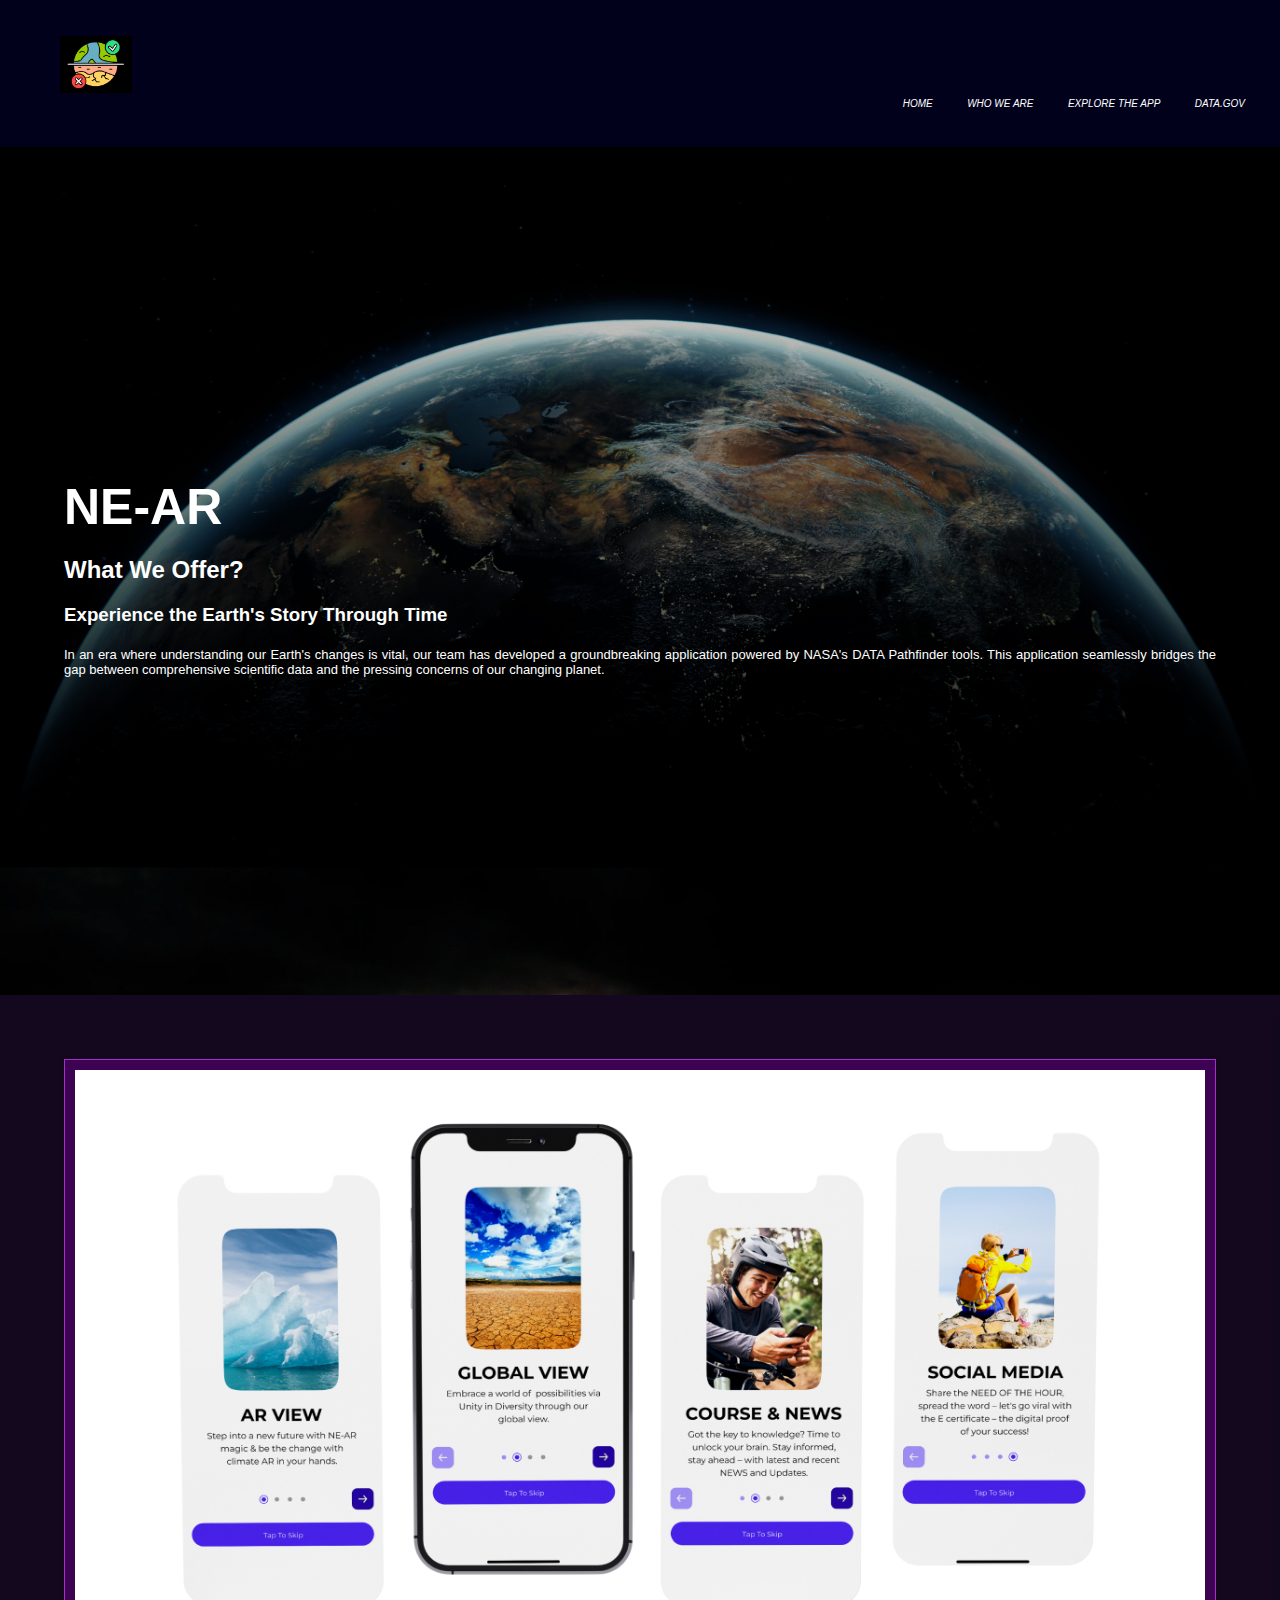
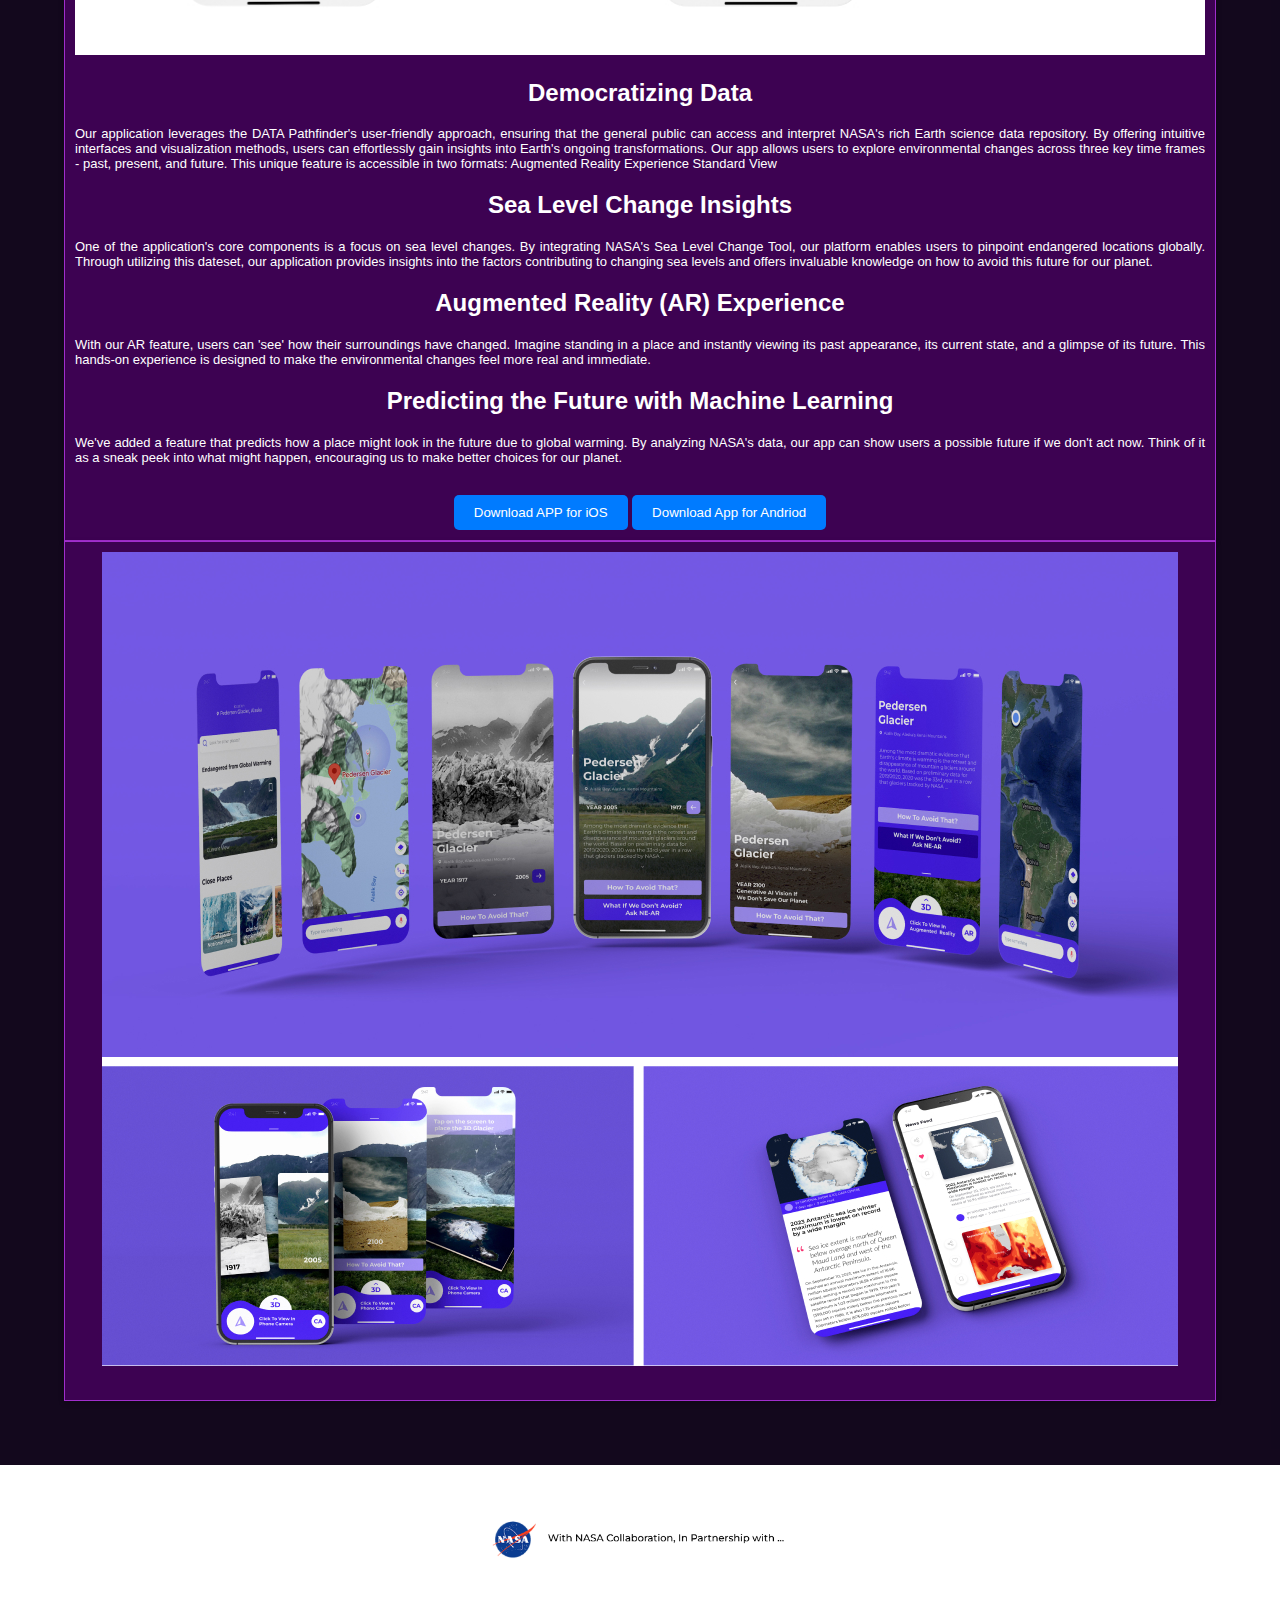
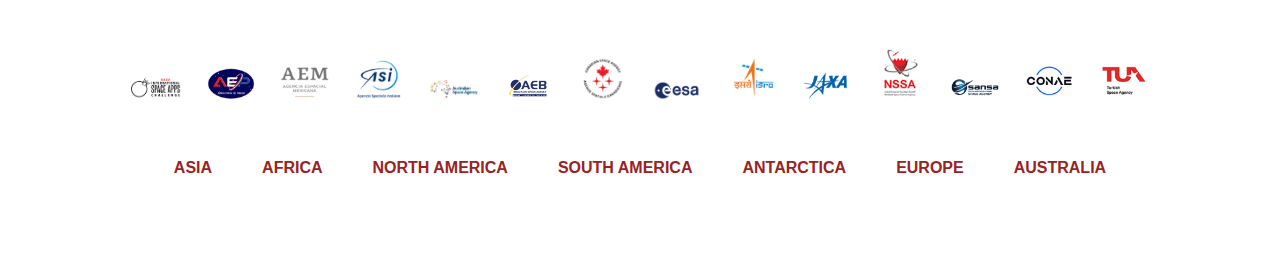
==== explore-the-app.html @ 59953563 "Update explore-the-app.html" ====
<!DOCTYPE html>
<html lang="en">
<head>
    <meta charset="UTF-8">
    <meta name="viewport" content="width=device-width, initial-scale=1.0">
    <title>ClimateLens - Augmented Reality for Climate Change</title>
    <link rel="stylesheet" href="./explore-the-app.css">
</head>
<body>
    <!-- Header Section -->
    <header>
        <nav>
            <ul>
                <div><img src="./Logo main.png" alt="ClimateLens Logo" class="main-logo"></div>
                <li><a href="./index.html">HOME</a></li>
                <li><a href="./who-we-are.html">WHO WE ARE</a></li>
                <li><a href="./explore-the-app.html">EXPLORE THE APP</a></li>
                <li><a href="#data.gov">DATA.GOV</a></li>
            </ul>
        </nav>
    </header>



    <!-- Hero Section -->
    <section id="home" class="hero">
        <div class="hero-content">
            <h1>NE-AR</h1>
            <h2>What We Offer?</h2>
            <h3>Experience the Earth's Story Through Time</h3>
            <h4></h4>
            <p>In an era where understanding our Earth's changes is vital, our team has 
                developed a groundbreaking application powered by NASA's DATA Pathfinder tools. 
                This application seamlessly bridges the gap between comprehensive scientific 
                data and the pressing concerns of our changing planet.</p>
            
        </div>
    </section>

    

    <!-- Product Section 1 -->
    <section class="product-section">
        <div class="product-container">
            <div class="product">
                <img src="./Mobile Mockup-4 copy 3.jpg" alt="Product 1" class="product-img">
                <h2>Democratizing Data</h2>
                <p>Our application leverages the DATA Pathfinder's user-friendly approach, ensuring that the general public can access and interpret NASA's rich Earth science data repository. By offering intuitive interfaces and visualization methods, users can effortlessly gain insights into Earth's ongoing transformations. Our app allows users to explore environmental changes across three key time frames - past, present, and future. This unique feature is accessible in two formats:

                    Augmented Reality Experience
                    Standard View</p>
                
                    <h2>Sea Level Change Insights</h2>
                    <p>One of the application's core components is a focus on sea level changes. By integrating NASA's Sea Level Change Tool, our platform enables users to pinpoint endangered locations globally. Through utilizing this dateset, our application provides insights into the factors contributing to changing sea levels and offers invaluable knowledge on how to avoid this future for our planet.</p>

                    <h2>Augmented Reality (AR) Experience</h2>
                    <p>With our AR feature, users can 'see' how their surroundings have changed. Imagine standing in a place and instantly viewing its past appearance, its current state, and a glimpse of its future. This hands-on experience is designed to make the environmental changes feel more real and immediate.</p>
                
                    <h2>Predicting the Future with Machine Learning</h2>
                    <p>We've added a feature that predicts how a place might look in the future due to global warming. By analyzing NASA's data, our app can show users a possible future if we don't act now. Think of it as a sneak peek into what might happen, encouraging us to make better choices for our planet.</p>
                <button class="buy-button">Download APP for iOS</button>
                <button class="buy-button">Download App for Andriod</button>
            </div>
            <div class="product">
                <img src="./Group 3377.jpg" alt="Product 2" class="product-img">
                <h2></h2>
                <p></p>
                
            </div>
        </div>
    </section>
    
    <!-- Product Section 2 -->
     <!--
    <section class="product-section">
        <div class="product-container">
            <div class="product">
                <img src="product3.jpg" alt="Product 3" class="product-img">
                <h2>Product 3</h2>
                <p>This is the description of Product 3. A fantastic choice for customers.</p>
                <button class="buy-button">Buy Now</button>
            </div>
            <div class="product">
                <img src="product4.jpg" alt="Product 4" class="product-img">
                <h2>Product 4</h2>
                <p>This is the description of Product 4. It delivers superior performance.</p>
                <button class="buy-button">Buy Now</button>
            </div>
        </div>
    </section> -->

    <script src="script.js"></script>




<!-- Centered Logo Section -->
<section id="centered-logo-section" class="centered-logo-section">
    <img src="./logo 15.png" alt="ClimateLens Logo" class="center-logo">
</section>




    <!-- Footer with Small Logos -->
    <footer>
        <div class="small-logos">
            <img src="./logo 1.png" alt="Logo 1">
            <img src="./logo 2.png" alt="Logo 2">
            <img src="./logo 3.png" alt="Logo 3">
            <img src="./logo 4.png" alt="Logo 4">
            <img src="./logo 5.png" alt="Logo 5">
            <img src="./logo 6.png" alt="Logo 6">
            <img src="./logo 7.png" alt="Logo 7">
            <img src="./logo 8.png" alt="Logo 8">
            <img src="./logo 9.png" alt="Logo 4">
            <img src="./logo 10.png" alt="Logo 5">
            <img src="./logo 11.png" alt="Logo 6">
            <img src="./logo 12.png" alt="Logo 7">
            <img src="./logo 13.png" alt="Logo 8">
            <img src="./logo 14.png" alt="Logo 8">
        </div>
    </footer>

    
    <!-- Footer Section -->
<footer id="footer-section" class="footer-section">
    <div class="footer-container">
        <!-- Continent Links -->
        <div class="continents">
            <a href="#" class="footer-link">ASIA</a>
            <a href="#" class="footer-link">AFRICA</a>
            <a href="#" class="footer-link">NORTH AMERICA</a>
            <a href="#" class="footer-link">SOUTH AMERICA</a>
            <a href="#" class="footer-link">ANTARCTICA</a>
            <a href="#" class="footer-link">EUROPE</a>
            <a href="#" class="footer-link">AUSTRALIA</a>
        </div>

        <!-- Copyright Information -->
        <div class="footer-copyright">
            <p>© 2024 ClimateLens | All Rights Reserved</p>
        </div>
    </div>
</footer>


    <script src="script.js"></script>
</body>
</html>
---- explore-the-app.css ----
/* Global Styles */
body {
    margin: 0;
    font-family: 'Arial', sans-serif;
    background-color: #f4f4f4;
}

header {
    background-color: #02011b;
    padding: 20px;
}

header nav ul {
    list-style-type: none;
    text-align: right;
    font-style: italic;

}

header nav ul li {
    display: inline-block;
    margin: 0 15px;
}

header nav ul li a {
    color: white;
    text-decoration: none;
    font-size: 10px;
}

.main-logo {
    display: flex;
    justify-content: left;
    align-items: center;
    height: 6%;
    width: 6%;
}



/* Hero Section */
.hero {
    background-image: url('/BACKGROUND.jpg');
    background-size: cover;
    height: 80vh;
    display: flex;
    justify-content: center;
    align-items: center;
    color: rgb(252, 12, 12);
    text-align: center;
    display: flex;
    padding: 5%;
}

.hero-content h1 {
    color: #ffffff;
    font-size: 50px;
    margin-bottom: 20px;
    text-align: justify;
}

.hero-content h2 {
    color: #ffffff;
    text-align: justify;
}

.hero-content h3 {
    color: #ffffff;
    text-align: justify;
}

.hero-content h4 {
    color: #ffffff;
    text-align: justify;
}

.cta-button {
    background-color: #e74c3c;
    color: white;
    padding: 15px 30px;
    text-decoration: none;
    border-radius: 5px;
    font-size: 18px;
}





.product-section {
    align-items: center;
    display: flex;
    background-color: rgba(11, 0, 22, 0.969);
    padding: 5%;
}

.product-container {
    display: grid;
    justify-content: space-around;
    width: 100%;
}

.product {
    position: relative;
    align-items: center;
    text-align: center;
    background-color: #4a0162c6;
    border: 1px solid #c13cf5c2;
    padding: 10px;
    
    box-shadow: 0 2px 5px rgba(0, 0, 0, 0.262);
    transition: transform 0.3s;
}

.product:hover {
    transform: translateY(-5px);
}

.product-img {
    max-width: 100%;
    height: auto;
}

.buy-button {
    background-color: #007BFF;
    color: white;
    padding: 10px 20px;
    border: none;
    border-radius: 5px;
    cursor: pointer;
    margin-top: 10px;
    transition: background-color 0.3s;
}

.buy-button:hover {
    background-color: #0056b3;
}

h2 {
    font-size: 1.5rem;
    color: #ffffff;
}

p {
    color: #ffffff;
    font-size: 1rem;
    margin-bottom: 20px;
    text-align: justify;
    font-size: small;
}




/* Centered Logo Section */
.centered-logo-section {
    display: flex;
    justify-content: center;
    align-items: center;
    padding: 50px 0;
    background-color: white; /* Adjust as per your design */
}

.center-logo {
    max-width: 300px; /* Medium size, adjust as needed */
    width: 100%;
    height: auto;
    object-fit: contain;
}





/* Footer with Small Logos */
footer {
    background-color: rgb(255, 255, 255);
    padding: 20px;
    text-align: center;
}

footer .small-logos img {
    width: 50px;
    margin: 10px;
}


/* Footer Section */
.footer-section {
    background-color: rgb(255, 255, 255);
    padding: 20px 0;
    color: white;
    text-align: center;
}

.footer-container {
    max-width: 1200px;
    margin: 0 auto;
    display: flex;
    flex-direction: column;
    justify-content: center;
    align-items: center;
}

/* Continent Links */
.continents {
    display: flex;
    flex-wrap: wrap;
    justify-content: center;
    gap: 20px; /* Space between the continent links */
    margin-bottom: 15px;
}

.footer-link {
    color: rgb(155, 34, 34);
    text-decoration: none;
    font-size: 16px;
    font-weight: bold;
    padding: 5px 15px;
    transition: color 0.3s ease;
}

.footer-link:hover {
    color: rgb(55, 187, 231);
}

/* Copyright Information */
.footer-copyright {
    font-size: 14px;
    color: #892f2f;
}

@media (max-width: 768px) {
    .continents {
        flex-direction: column;
        gap: 10px;
    }
}
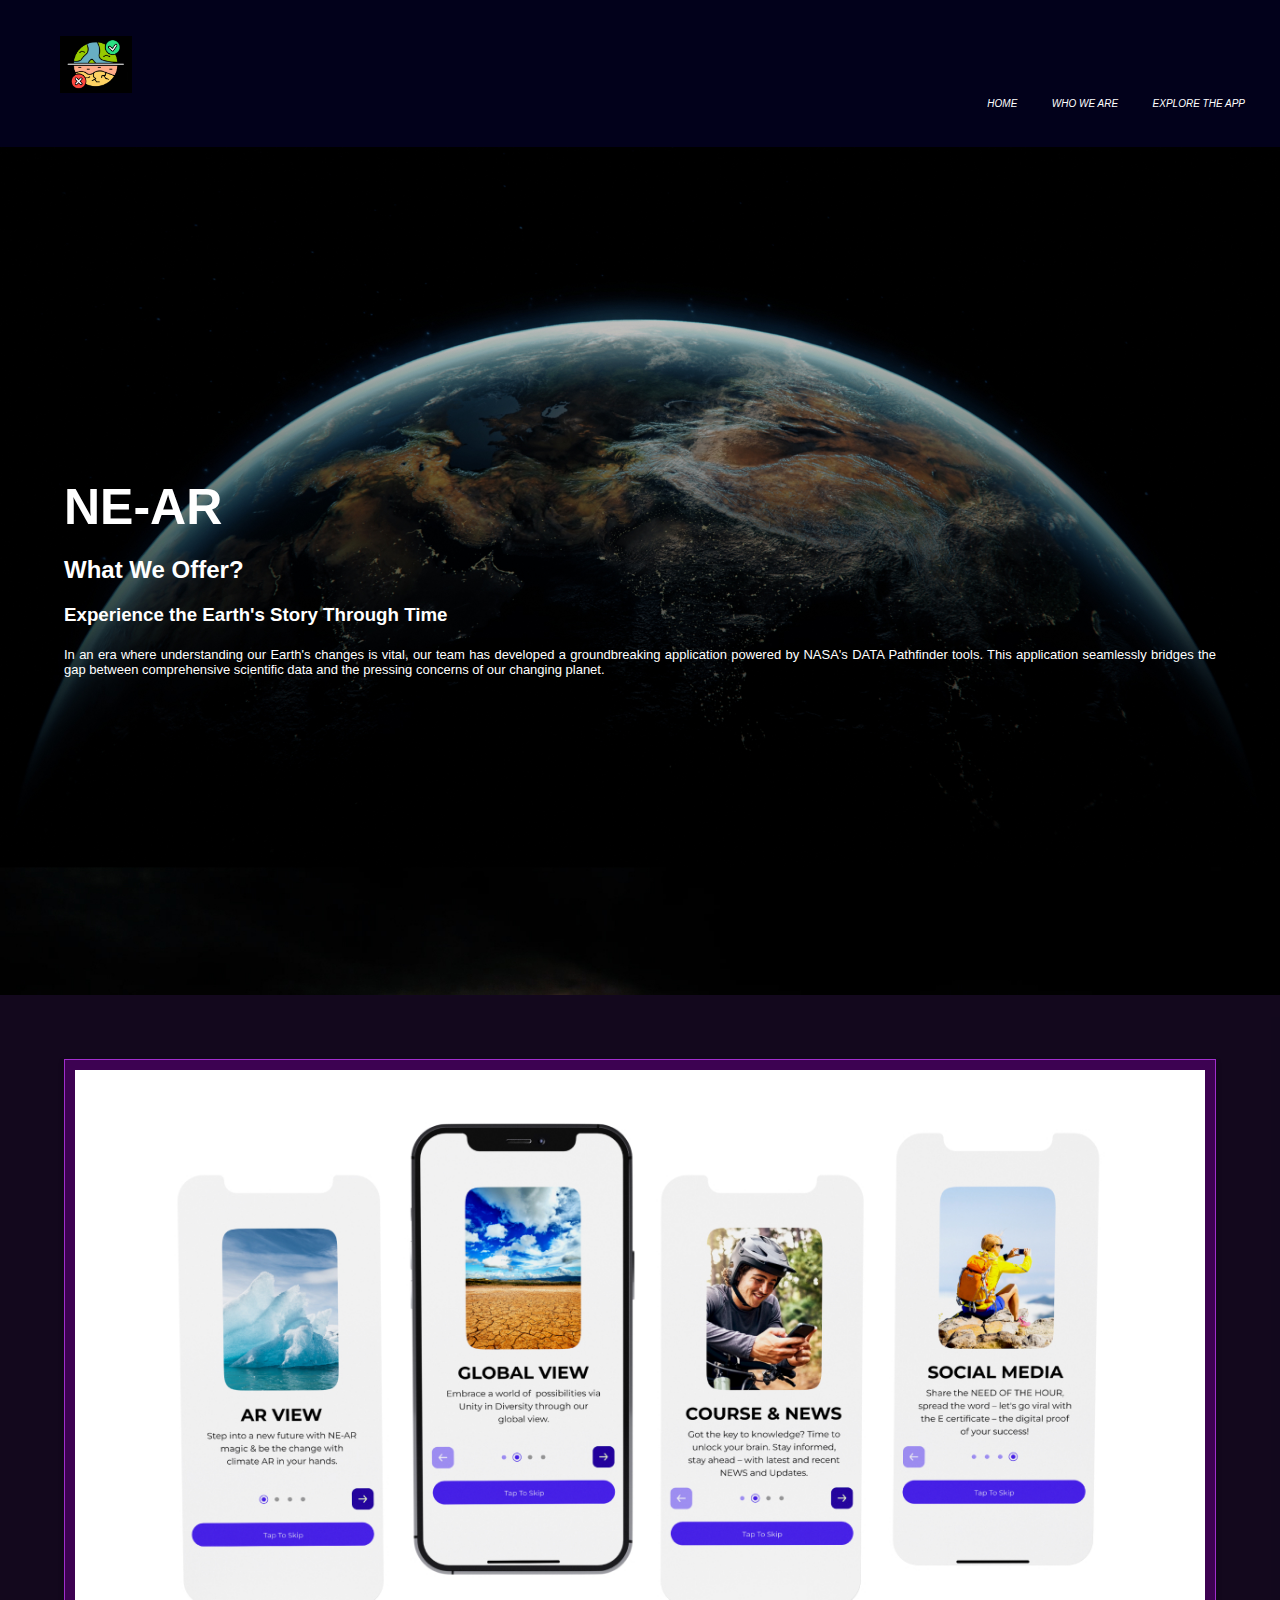
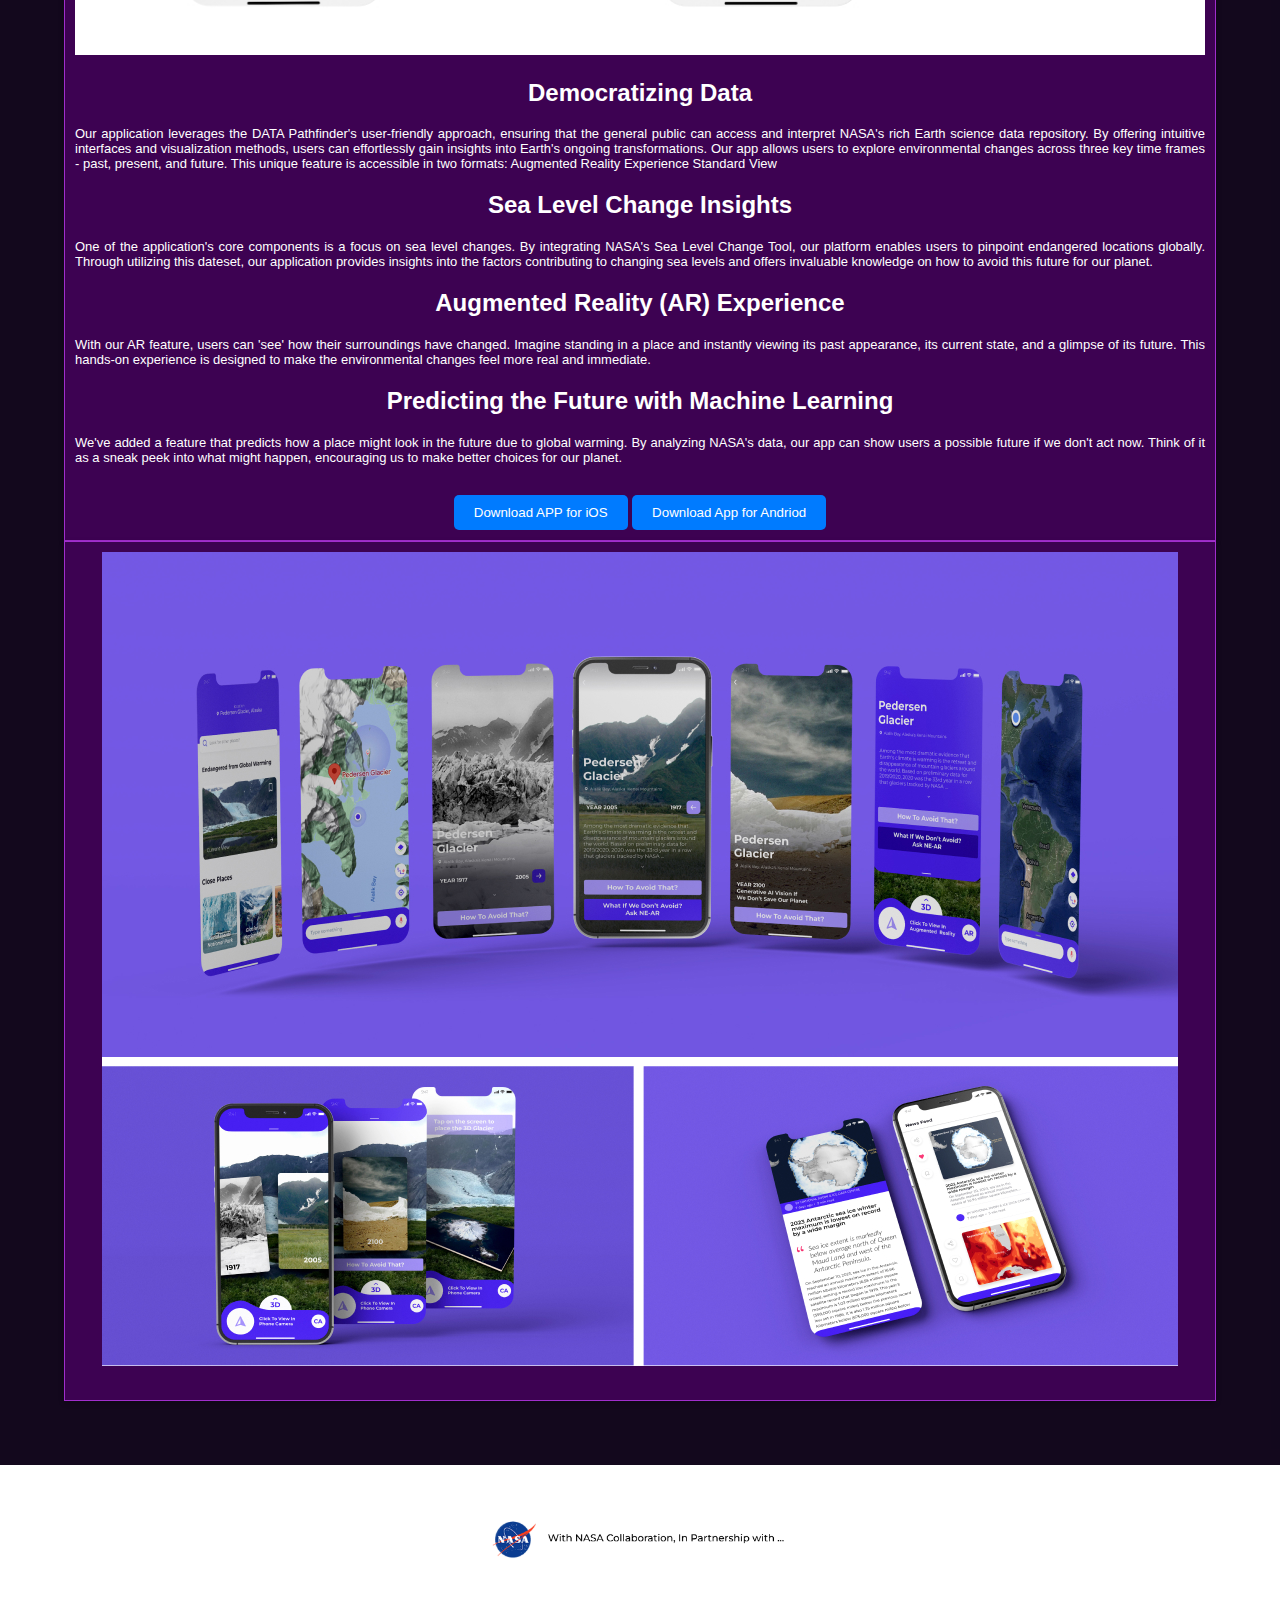
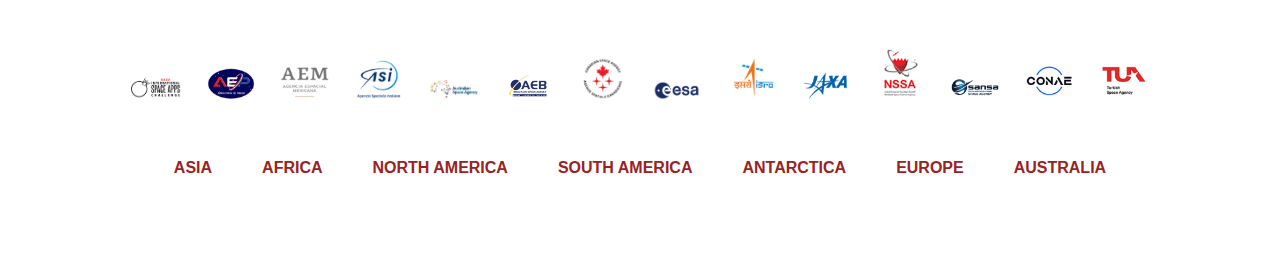
==== commit 70e7d67a: "Update explore-the-app.html" ====
--- a/explore-the-app.html
+++ b/explore-the-app.html
@@ -15,7 +15,6 @@
                 <li><a href="./index.html">HOME</a></li>
                 <li><a href="./who-we-are.html">WHO WE ARE</a></li>
                 <li><a href="./explore-the-app.html">EXPLORE THE APP</a></li>
-                <li><a href="#data.gov">DATA.GOV</a></li>
             </ul>
         </nav>
     </header>
@@ -89,7 +88,7 @@
         </div>
     </section> -->
 
-    <script src="script.js"></script>
+    <script src="./script.js"></script>
 
 
 
@@ -145,6 +144,6 @@
 </footer>
 
 
-    <script src="script.js"></script>
+    <script src="./script.js"></script>
 </body>
 </html>
--- a/explore-the-app.css
+++ b/explore-the-app.css
@@ -40,7 +40,7 @@
 
 /* Hero Section */
 .hero {
-    background-image: url('/BACKGROUND.jpg');
+    background-image: url('./BACKGROUND.jpg');
     background-size: cover;
     height: 80vh;
     display: flex;
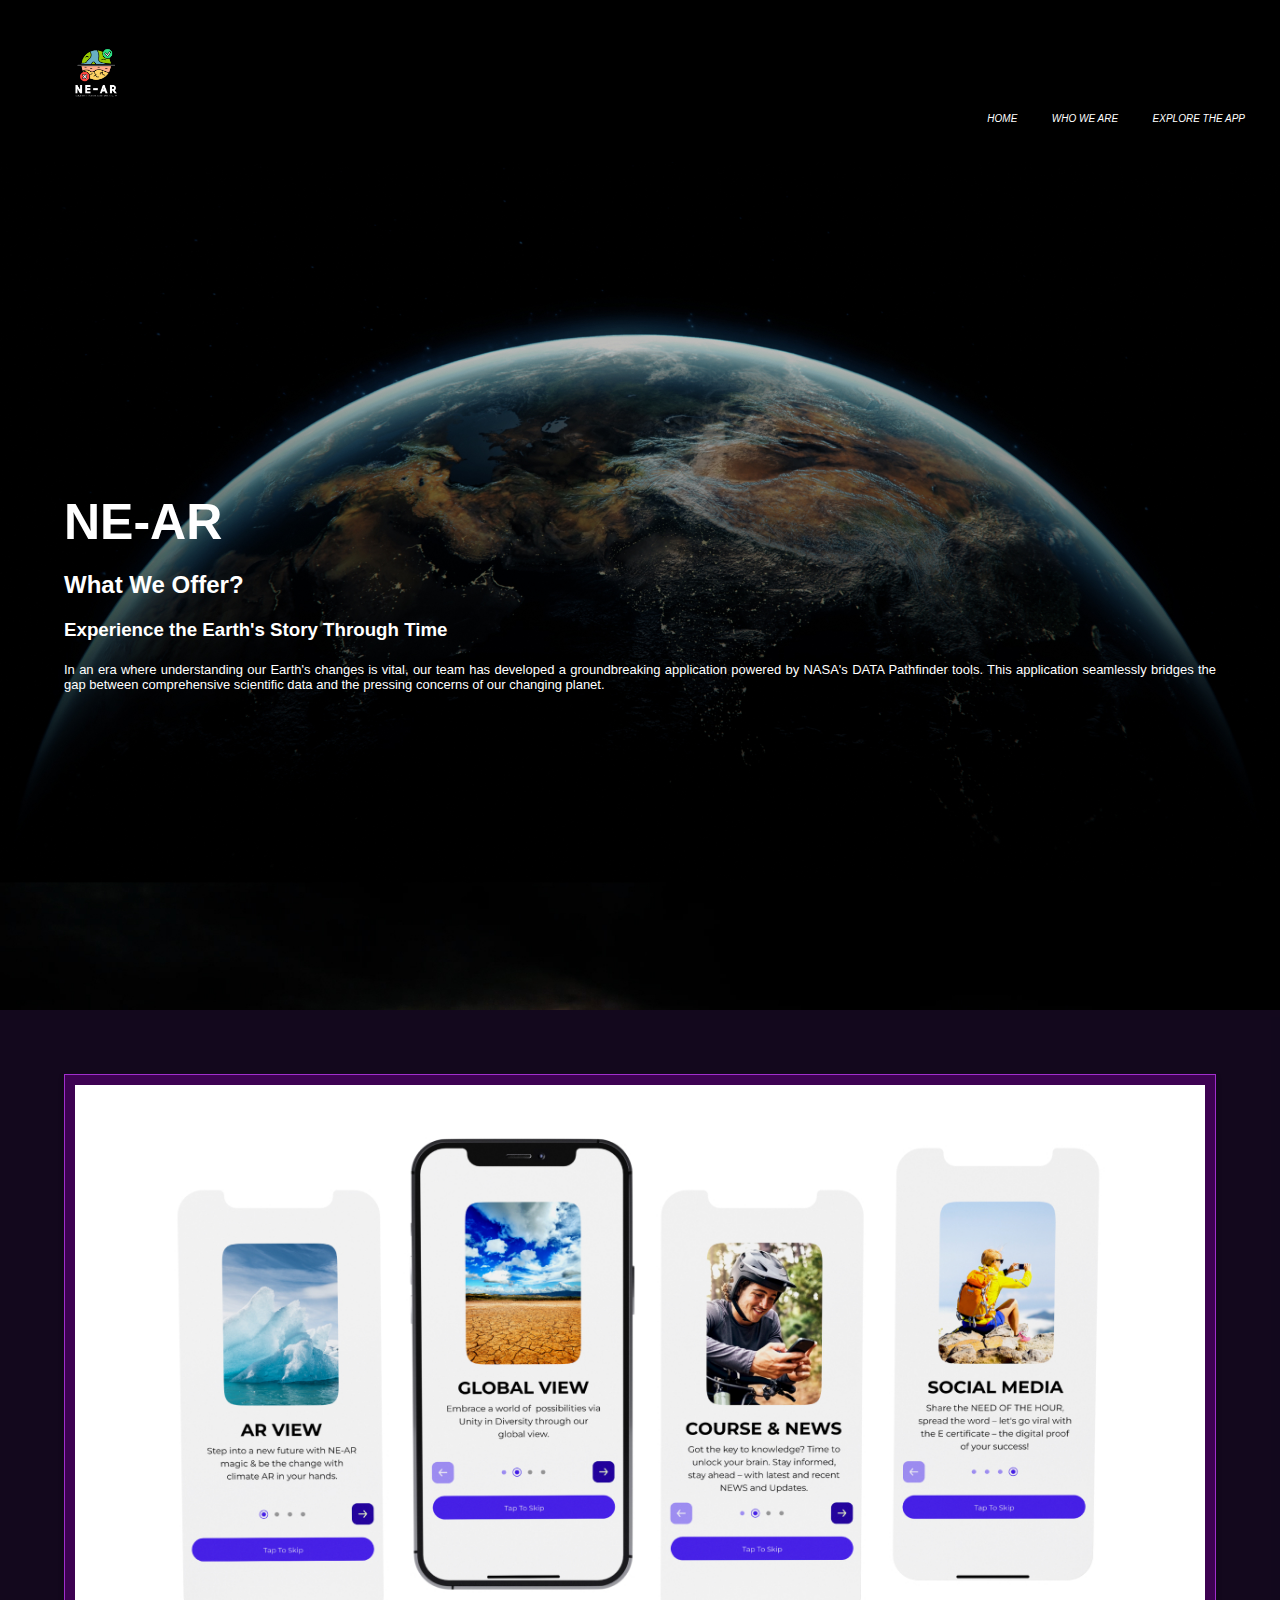
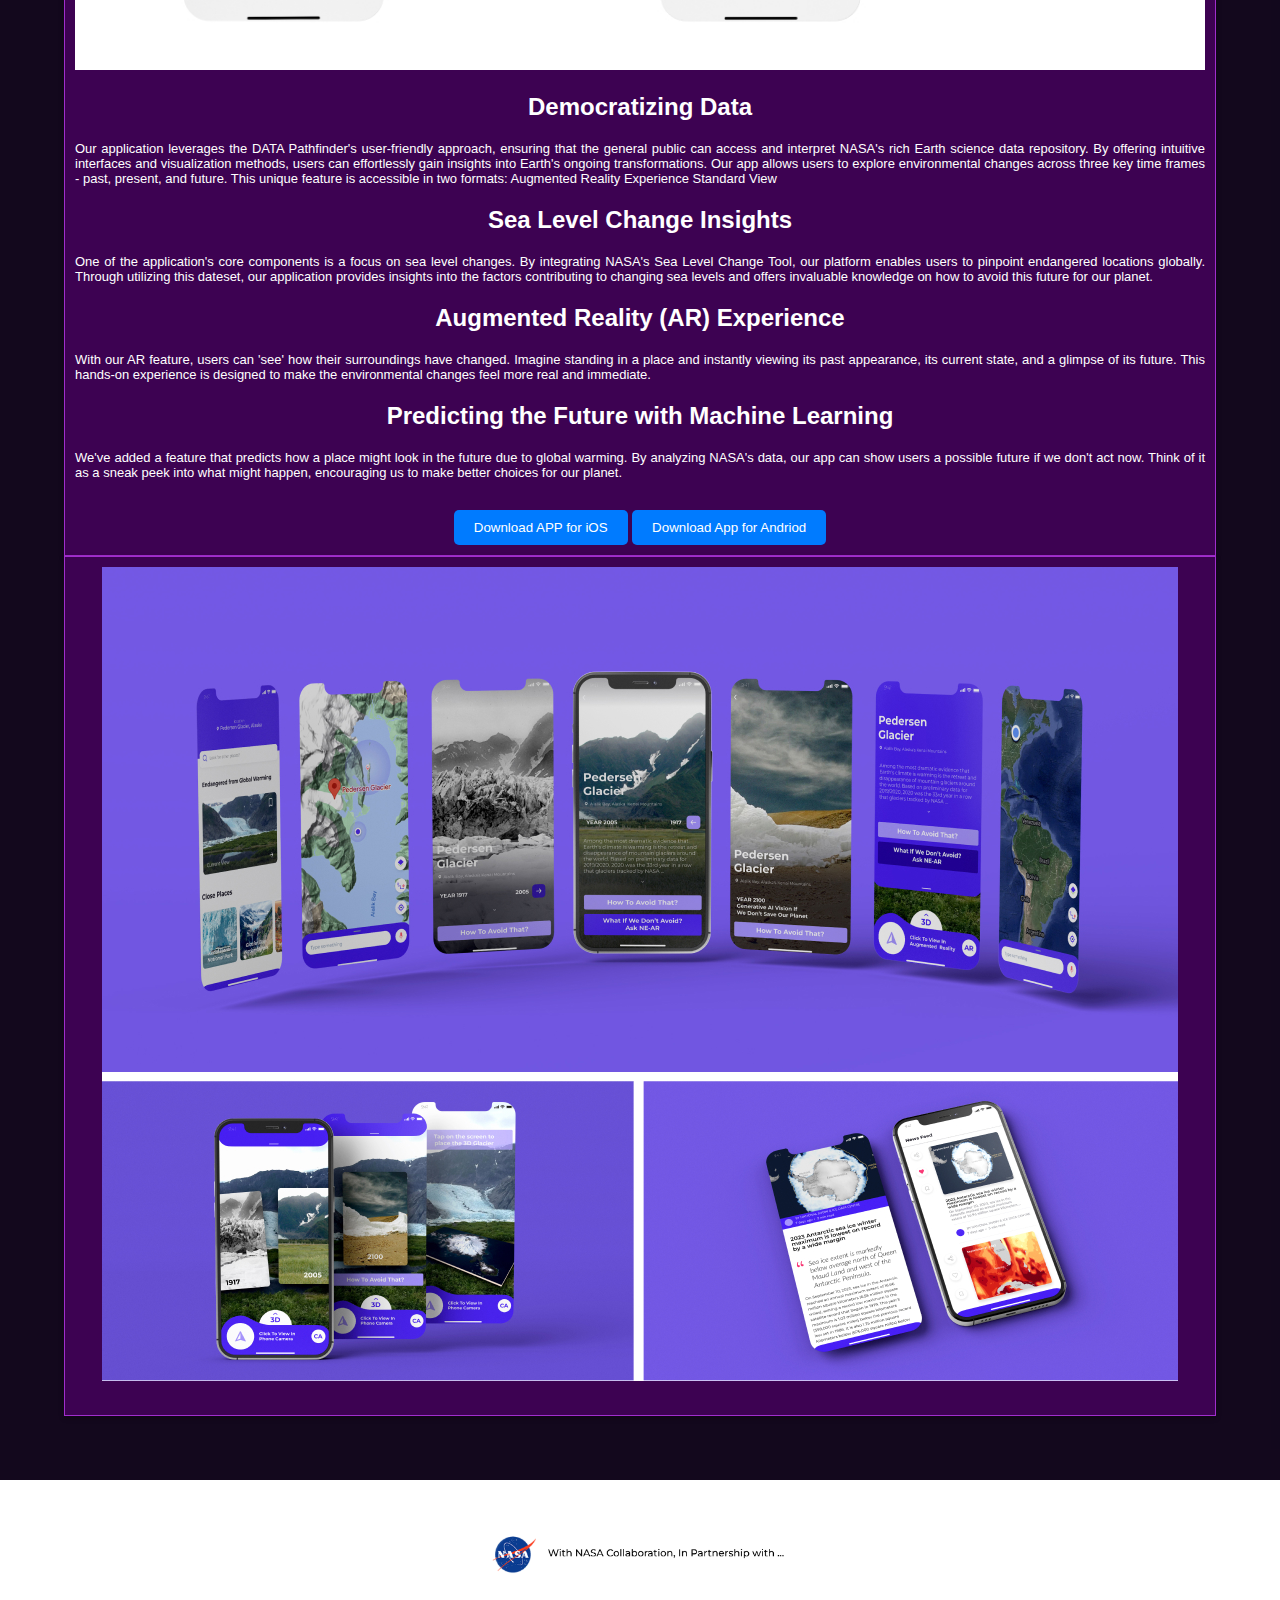
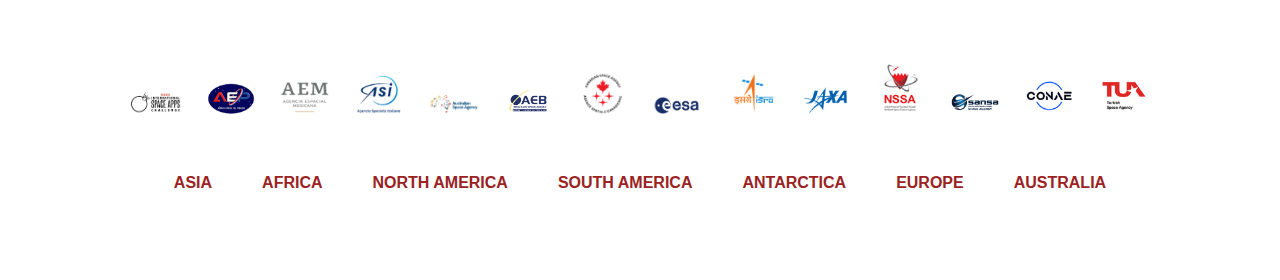
==== commit a411c8be: "Update explore-the-app.html" ====
--- a/explore-the-app.html
+++ b/explore-the-app.html
@@ -11,7 +11,7 @@
     <header>
         <nav>
             <ul>
-                <div><img src="./Logo main.png" alt="ClimateLens Logo" class="main-logo"></div>
+                <div><img src="./main.logo-IMG_0979.jpg" alt="ClimateLens Logo" class="main-logo"></div>
                 <li><a href="./index.html">HOME</a></li>
                 <li><a href="./who-we-are.html">WHO WE ARE</a></li>
                 <li><a href="./explore-the-app.html">EXPLORE THE APP</a></li>
--- a/explore-the-app.css
+++ b/explore-the-app.css
@@ -6,7 +6,7 @@
 }
 
 header {
-    background-color: #02011b;
+    background-color: #000000;
     padding: 20px;
 }
 
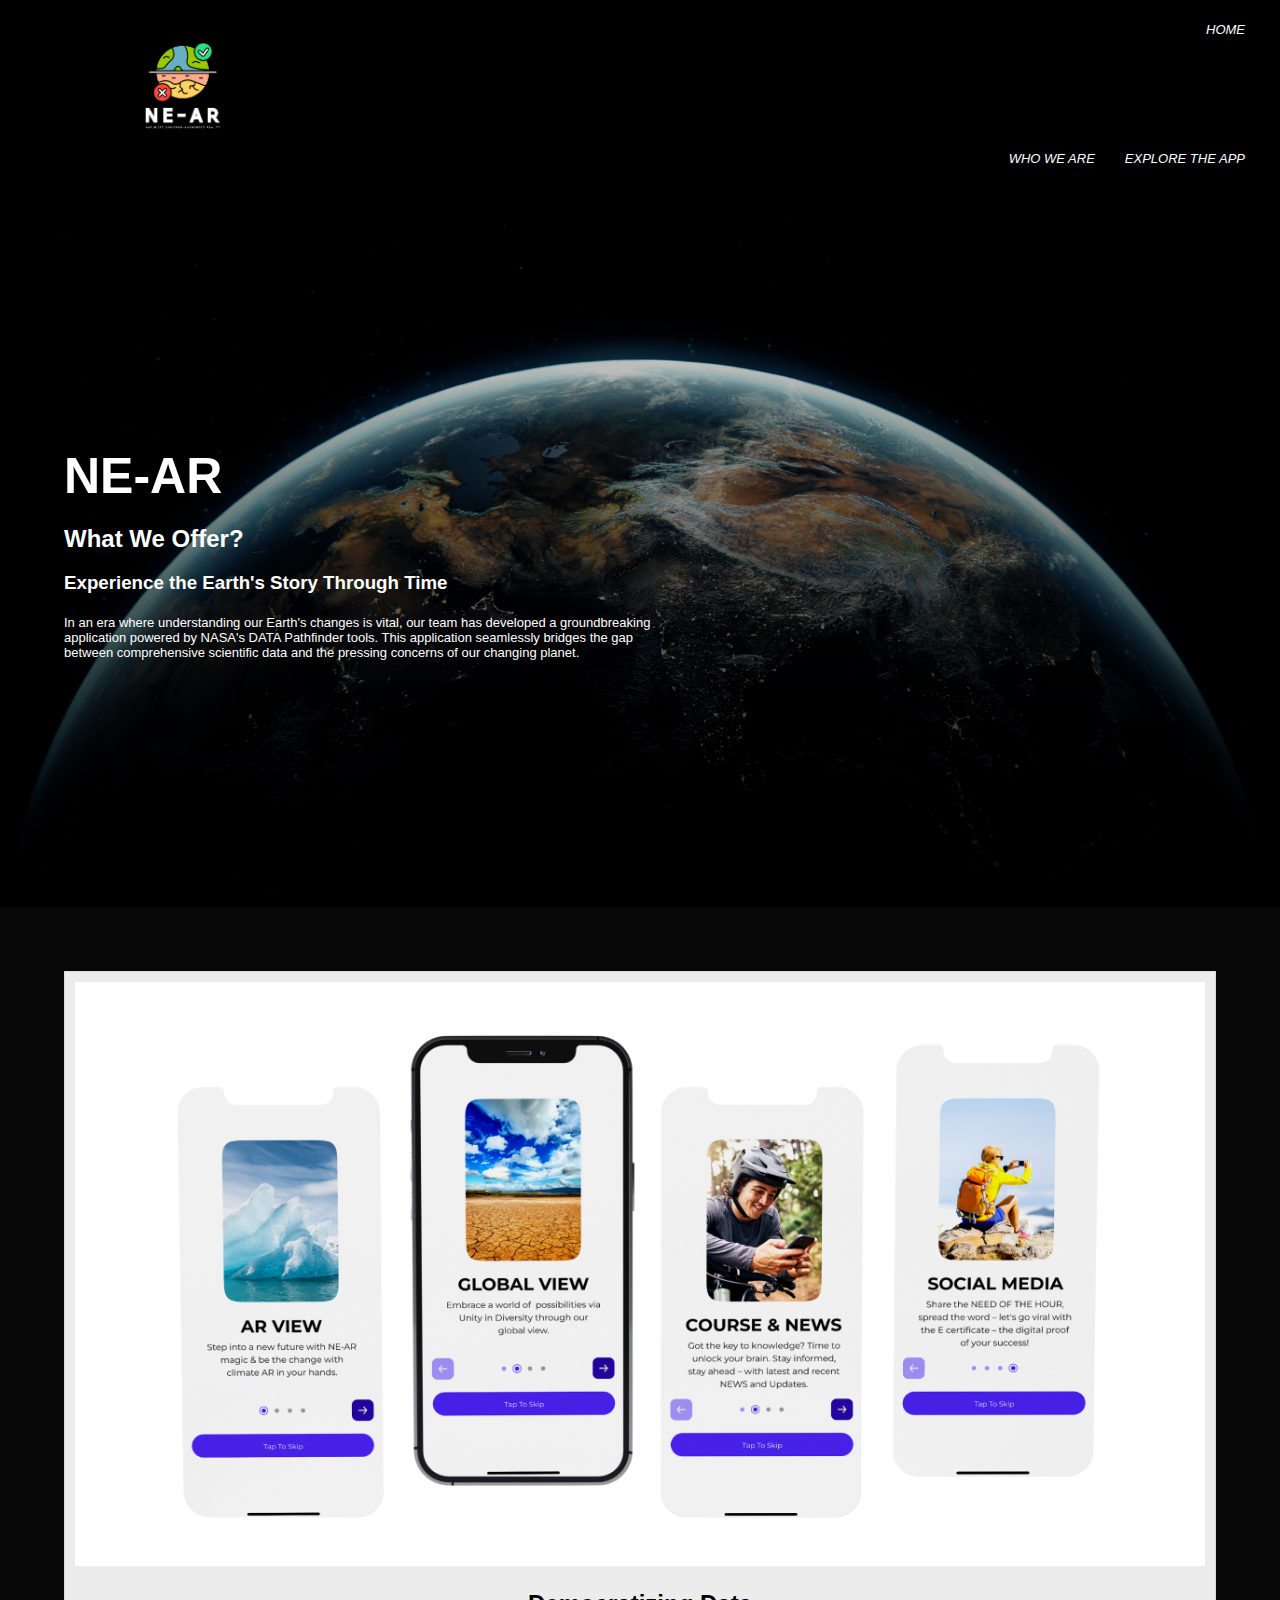
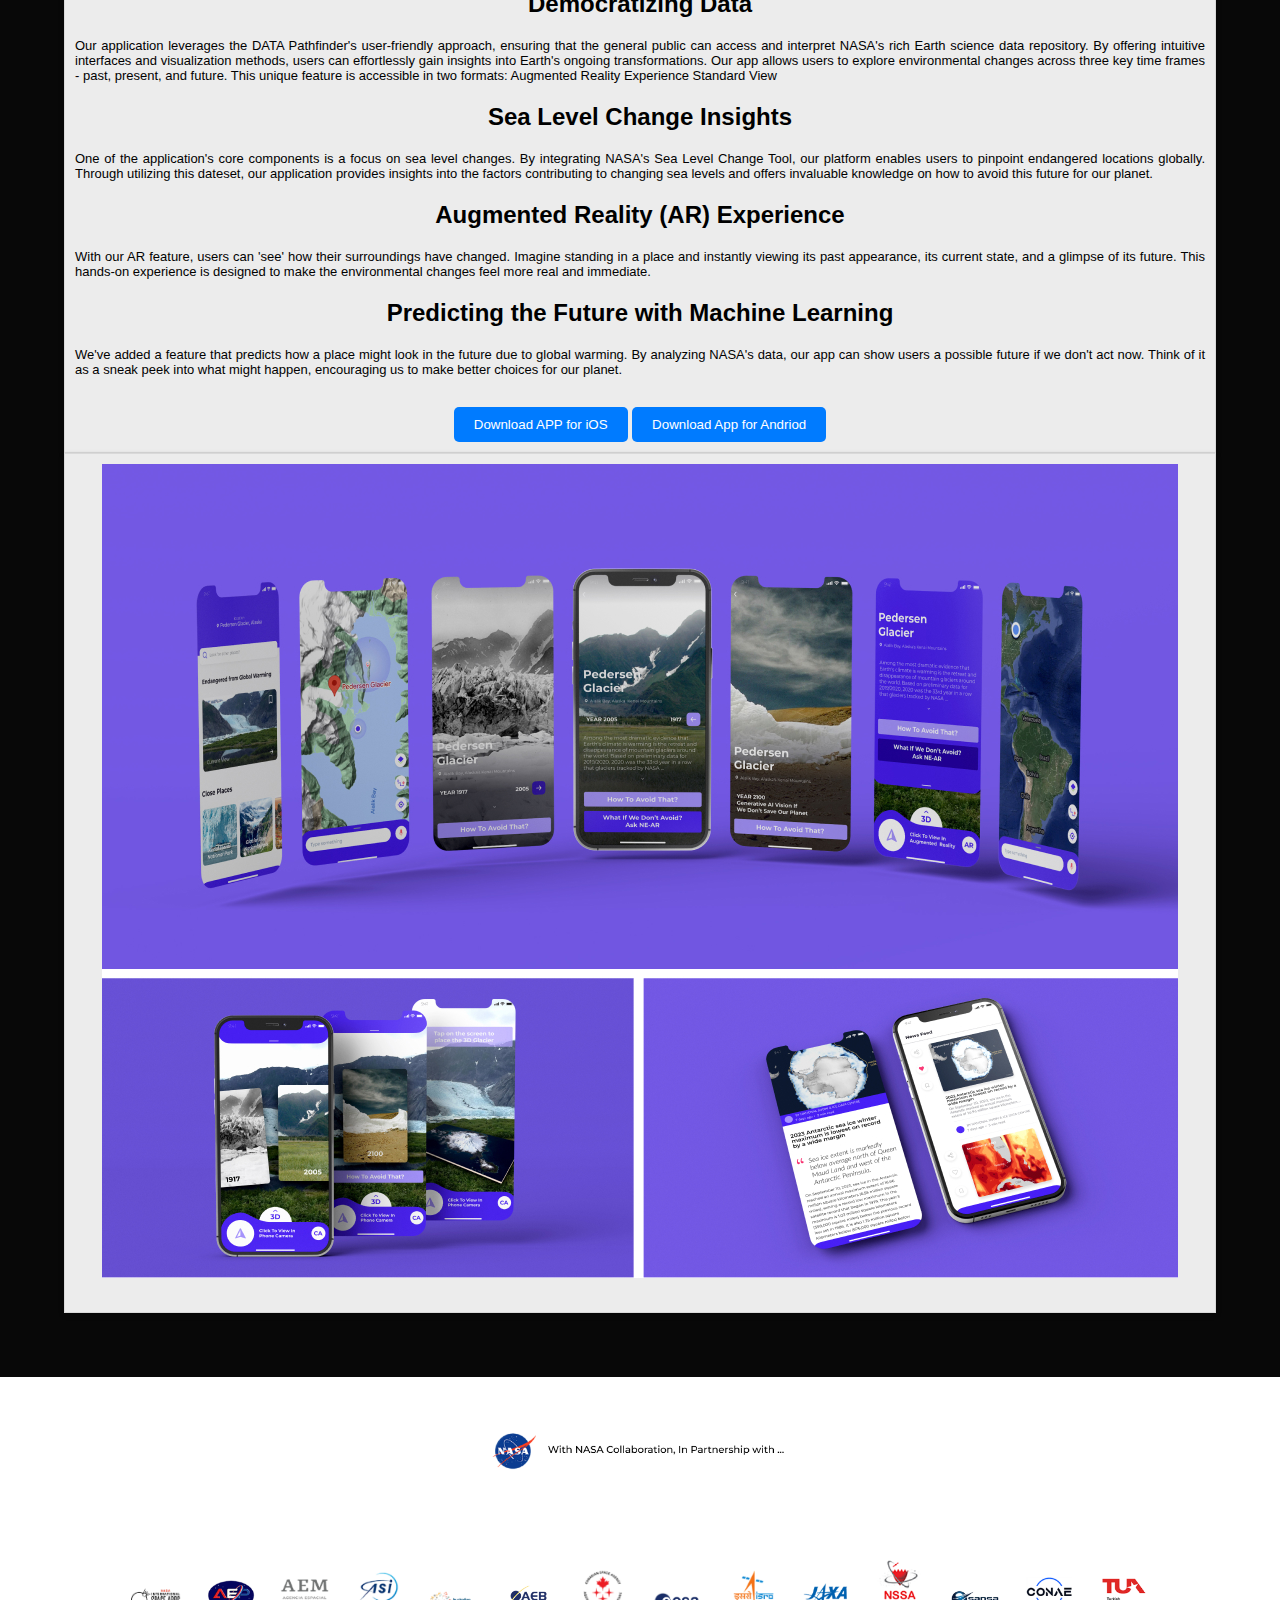
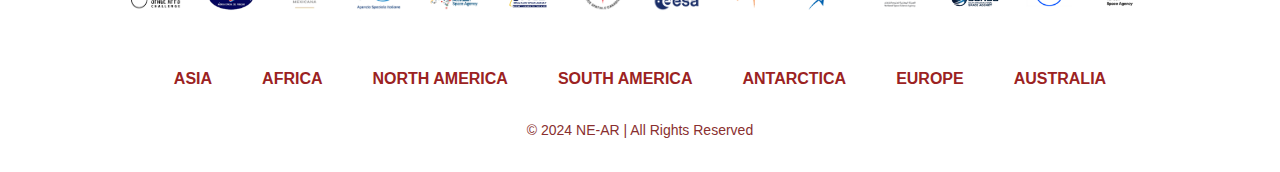
==== commit 4dd17096: "Update explore-the-app.html" ====
--- a/explore-the-app.html
+++ b/explore-the-app.html
@@ -138,7 +138,7 @@
 
         <!-- Copyright Information -->
         <div class="footer-copyright">
-            <p>© 2024 ClimateLens | All Rights Reserved</p>
+            <p>© 2024 NE-AR | All Rights Reserved</p>
         </div>
     </div>
 </footer>
--- a/explore-the-app.css
+++ b/explore-the-app.css
@@ -5,36 +5,89 @@
     background-color: #f4f4f4;
 }
 
+/* Header Styles */
 header {
     background-color: #000000;
     padding: 20px;
+    display: flex;
+    justify-content: space-between;
+    align-items: center;
+    flex-wrap: wrap;
+}
+
+/* Logo Styling */
+.main-logo {
+    display: flex;
+    justify-content: left;
+    align-items: center;
+    height: auto;
+    width: 12%;
+}
+
+.main-logo img {
+    max-width: 100%;
+    height: auto;
+}
+
+/* Navigation Styles */
+header nav {
+    flex-grow: 1;
+    text-align: right;
 }
 
 header nav ul {
     list-style-type: none;
-    text-align: right;
-    font-style: italic;
-
+    margin: 0;
+    padding: 0;
+    display: flex;
+    justify-content: flex-end;
+    flex-wrap: wrap;
 }
 
 header nav ul li {
-    display: inline-block;
     margin: 0 15px;
 }
 
 header nav ul li a {
     color: white;
     text-decoration: none;
-    font-size: 10px;
-}
-
-.main-logo {
-    display: flex;
-    justify-content: left;
-    align-items: center;
-    height: 6%;
-    width: 6%;
-}
+    font-size: 13px;
+    font-style: italic;
+}
+
+/* Responsive Design */
+@media screen and (max-width: 768px) {
+    header {
+        flex-direction: column;
+        align-items: center;
+    }
+    
+    .main-logo {
+        width: 20%;
+        margin-bottom: 15px;
+    }
+    
+    header nav ul {
+        justify-content: center;
+        flex-direction: column;
+        text-align: center;
+    }
+    
+    header nav ul li {
+        margin: 10px 0;
+    }
+}
+
+@media screen and (max-width: 480px) {
+    header nav ul li a {
+        font-size: 11px;
+    }
+
+    .main-logo {
+        width: 30%;
+    }
+}
+
 
 
 
@@ -42,36 +95,34 @@
 .hero {
     background-image: url('./BACKGROUND.jpg');
     background-size: cover;
+    background-position: top; /* Ensure the wallpaper displays from the top */
     height: 80vh;
     display: flex;
+    flex-direction: column; /* Stack content vertically */
     justify-content: center;
-    align-items: center;
+    align-items: flex-start; /* Align content to the left */
     color: rgb(252, 12, 12);
-    text-align: center;
-    display: flex;
     padding: 5%;
+    text-align: left; /* Align text to the left */
+    box-sizing: border-box; /* Include padding in height calculation */
+}
+
+/* Responsive styles for larger screens */
+.hero-content {
+    max-width: 600px; /* Limit the width for better readability */
 }
 
 .hero-content h1 {
     color: #ffffff;
     font-size: 50px;
     margin-bottom: 20px;
-    text-align: justify;
-}
-
-.hero-content h2 {
-    color: #ffffff;
-    text-align: justify;
-}
-
-.hero-content h3 {
-    color: #ffffff;
-    text-align: justify;
-}
-
+}
+
+.hero-content h2,
+.hero-content h3,
 .hero-content h4 {
     color: #ffffff;
-    text-align: justify;
+    margin-bottom: 10px; /* Adjust margin for better spacing */
 }
 
 .cta-button {
@@ -81,6 +132,62 @@
     text-decoration: none;
     border-radius: 5px;
     font-size: 18px;
+    margin-top: 20px; /* Add margin for spacing */
+}
+
+/* Paragraph styles */
+.hero-content p {
+    color: #ffffff;
+    font-size: small;
+    margin-bottom: 20px;
+}
+
+/* Responsive styles */
+@media (max-width: 768px) {
+    .hero {
+        height: auto; /* Allow the height to adjust based on content */
+        padding: 10%; /* Increase padding for smaller screens */
+    }
+
+    .hero-content h1 {
+        font-size: 36px; /* Smaller font size for h1 */
+    }
+
+    .hero-content h2,
+    .hero-content h3,
+    .hero-content h4 {
+        font-size: 20px; /* Smaller font size for subheadings */
+    }
+
+    .cta-button {
+        padding: 10px 20px; /* Smaller button padding */
+        font-size: 16px; /* Smaller button font size */
+    }
+
+    .hero-content p {
+        font-size: 14px; /* Increase font size for better readability */
+    }
+}
+
+@media (max-width: 480px) {
+    .hero-content h1 {
+        font-size: 28px; /* Further reduce font size for very small screens */
+    }
+
+    .hero-content h2,
+    .hero-content h3,
+    .hero-content h4 {
+        font-size: 18px; /* Further reduce font size for h2, h3, h4 */
+    }
+
+    .cta-button {
+        font-size: 14px; /* Smaller button font size */
+        padding: 8px 16px; /* Smaller button padding */
+    }
+
+    .hero-content p {
+        font-size: 12px; /* Smaller font size for paragraph */
+    }
 }
 
 
@@ -90,7 +197,7 @@
 .product-section {
     align-items: center;
     display: flex;
-    background-color: rgba(11, 0, 22, 0.969);
+    background-color: rgba(0, 0, 0, 0.969);
     padding: 5%;
 }
 
@@ -104,8 +211,8 @@
     position: relative;
     align-items: center;
     text-align: center;
-    background-color: #4a0162c6;
-    border: 1px solid #c13cf5c2;
+    background-color: #ffffffec;
+    border: 1px solid #d1d1d1b9;
     padding: 10px;
     
     box-shadow: 0 2px 5px rgba(0, 0, 0, 0.262);
@@ -136,19 +243,18 @@
     background-color: #0056b3;
 }
 
-h2 {
+.product-section h2 {
     font-size: 1.5rem;
-    color: #ffffff;
-}
-
-p {
-    color: #ffffff;
+    color: #000000;
+}
+
+.product-section p {
+    color: #010101;
     font-size: 1rem;
     margin-bottom: 20px;
     text-align: justify;
     font-size: small;
 }
-
 
 
 
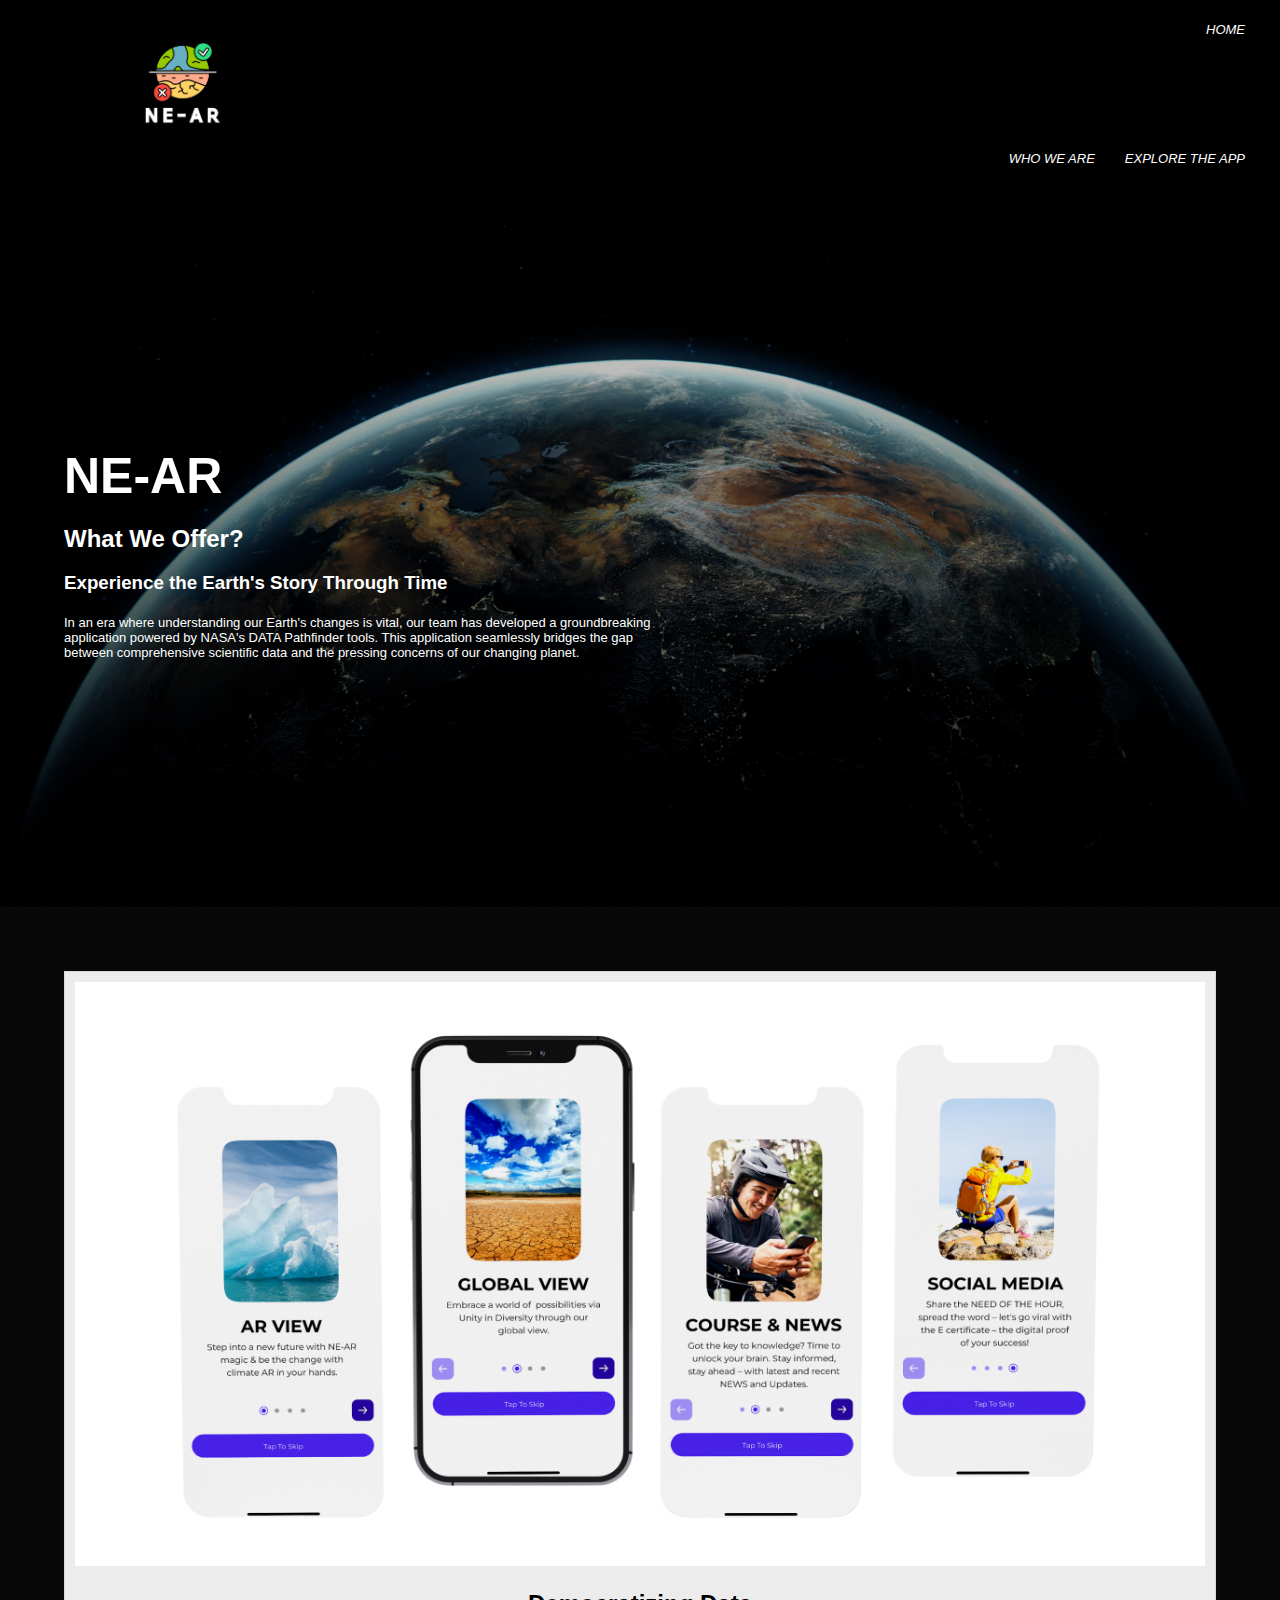
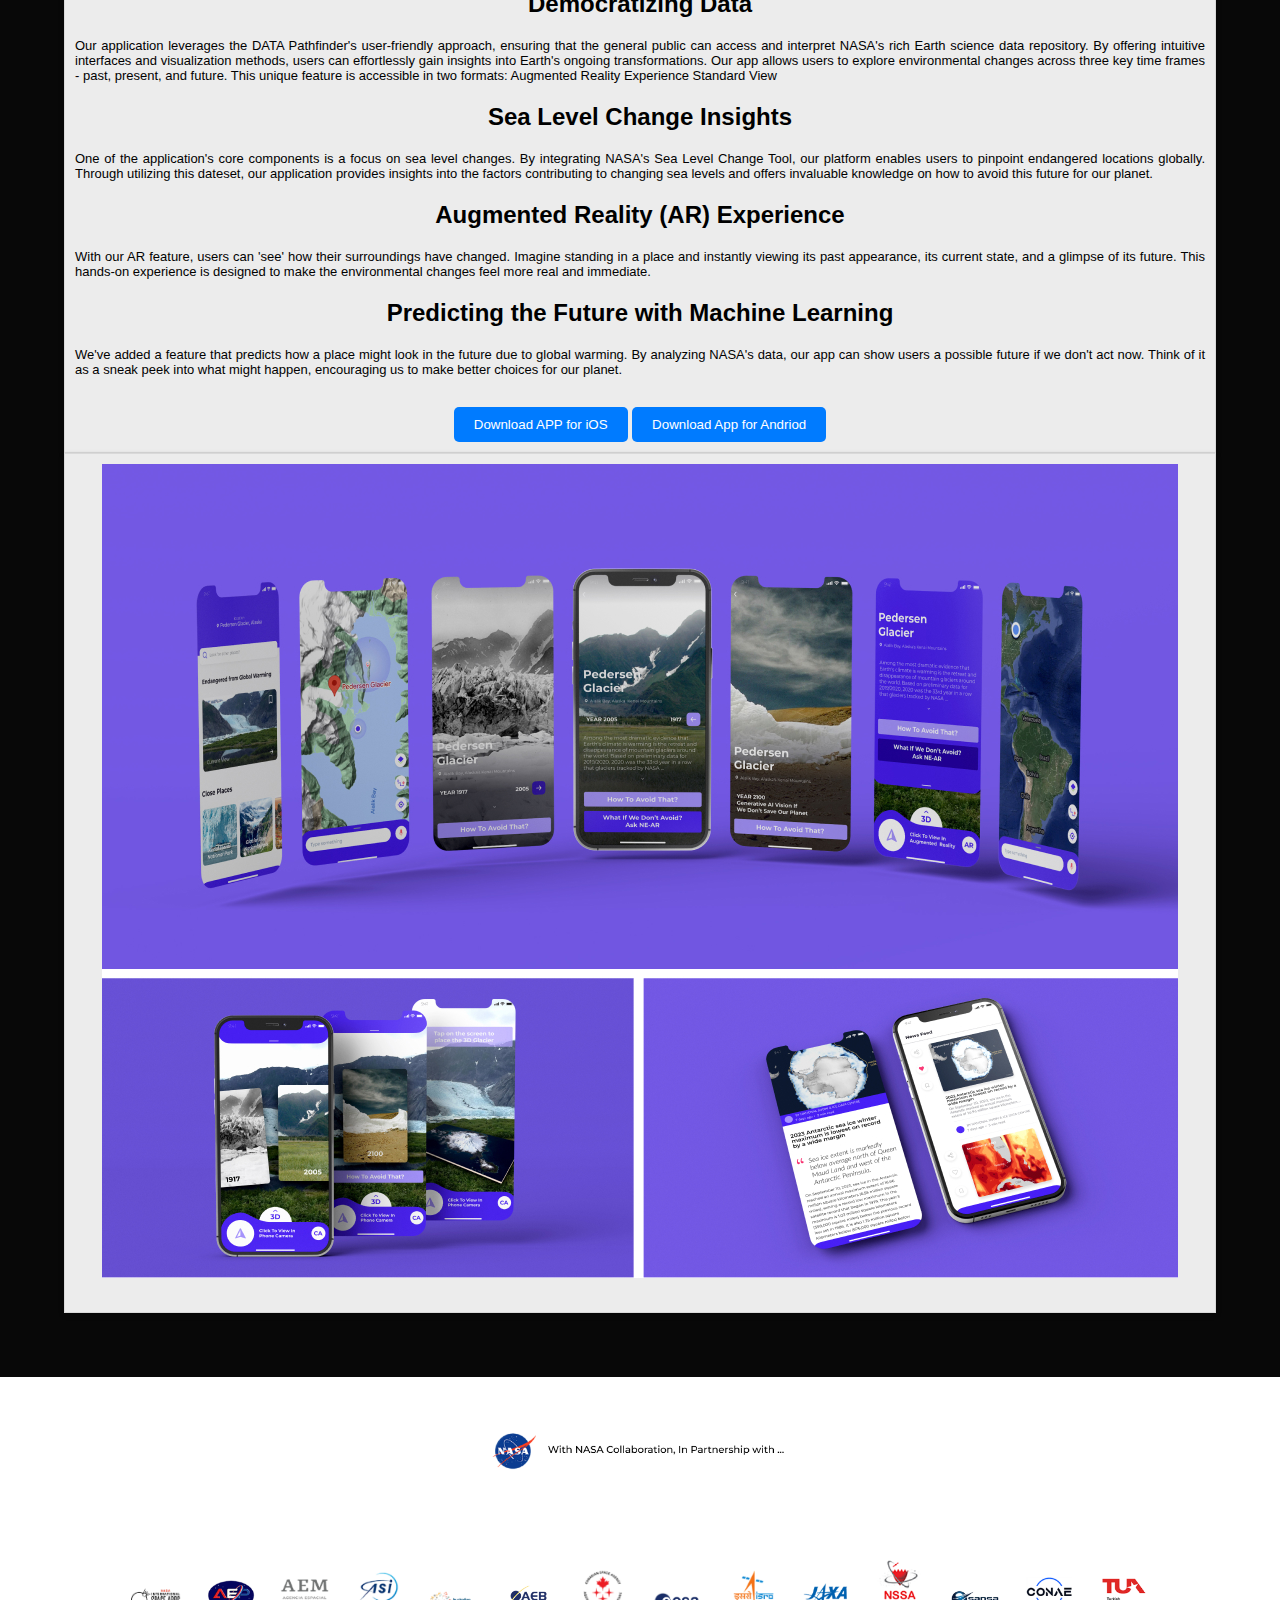
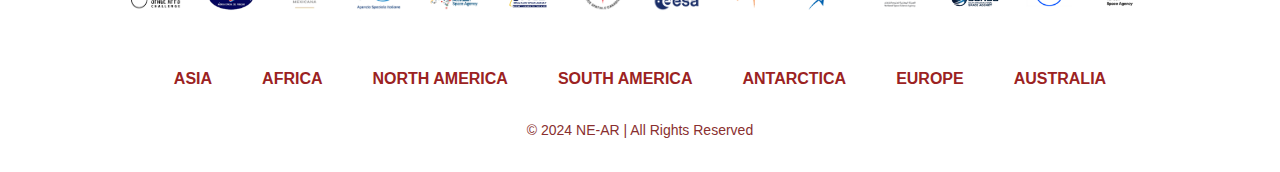
==== commit 53f677ef: "Update explore-the-app.html" ====
--- a/explore-the-app.html
+++ b/explore-the-app.html
@@ -11,7 +11,7 @@
     <header>
         <nav>
             <ul>
-                <div><img src="./main.logo-IMG_0979.jpg" alt="ClimateLens Logo" class="main-logo"></div>
+                <div><img src="./main.logo1-IMG_0979.jpg" alt="ClimateLens Logo" class="main-logo"></div>
                 <li><a href="./index.html">HOME</a></li>
                 <li><a href="./who-we-are.html">WHO WE ARE</a></li>
                 <li><a href="./explore-the-app.html">EXPLORE THE APP</a></li>
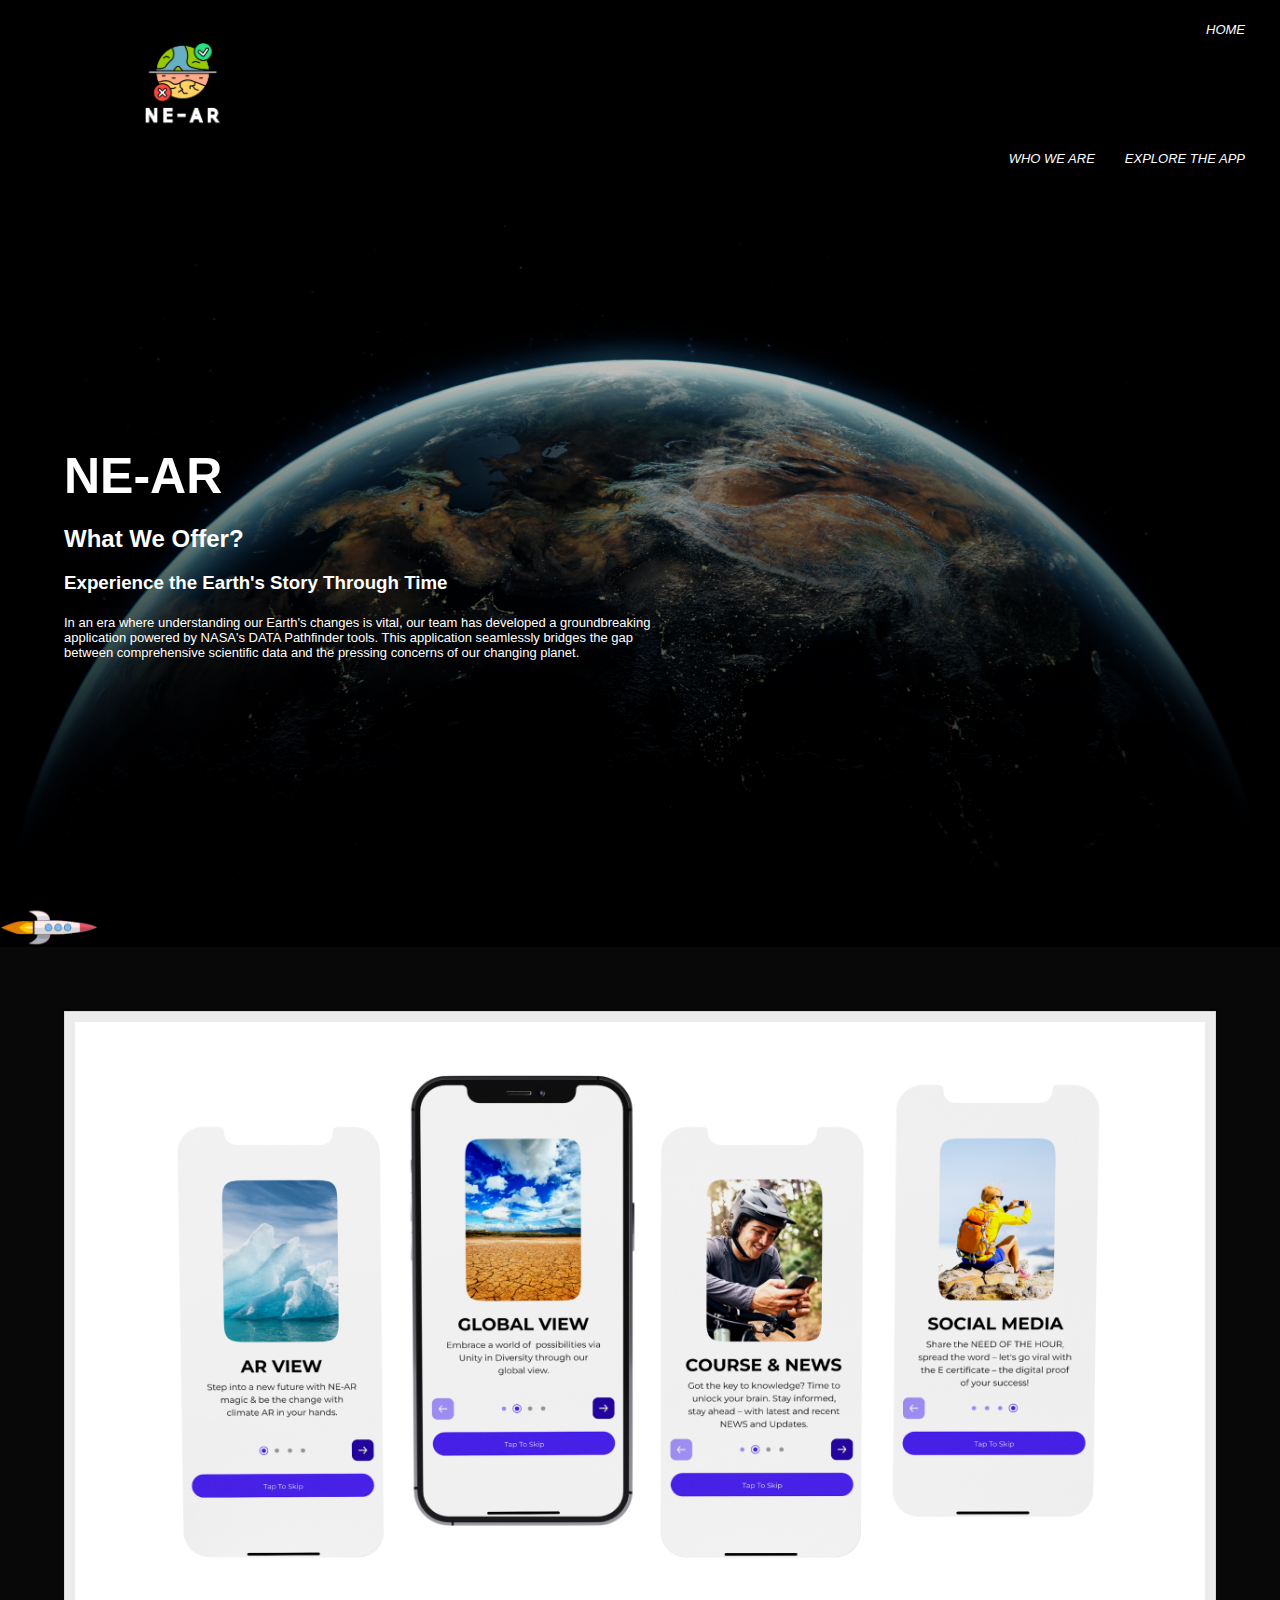
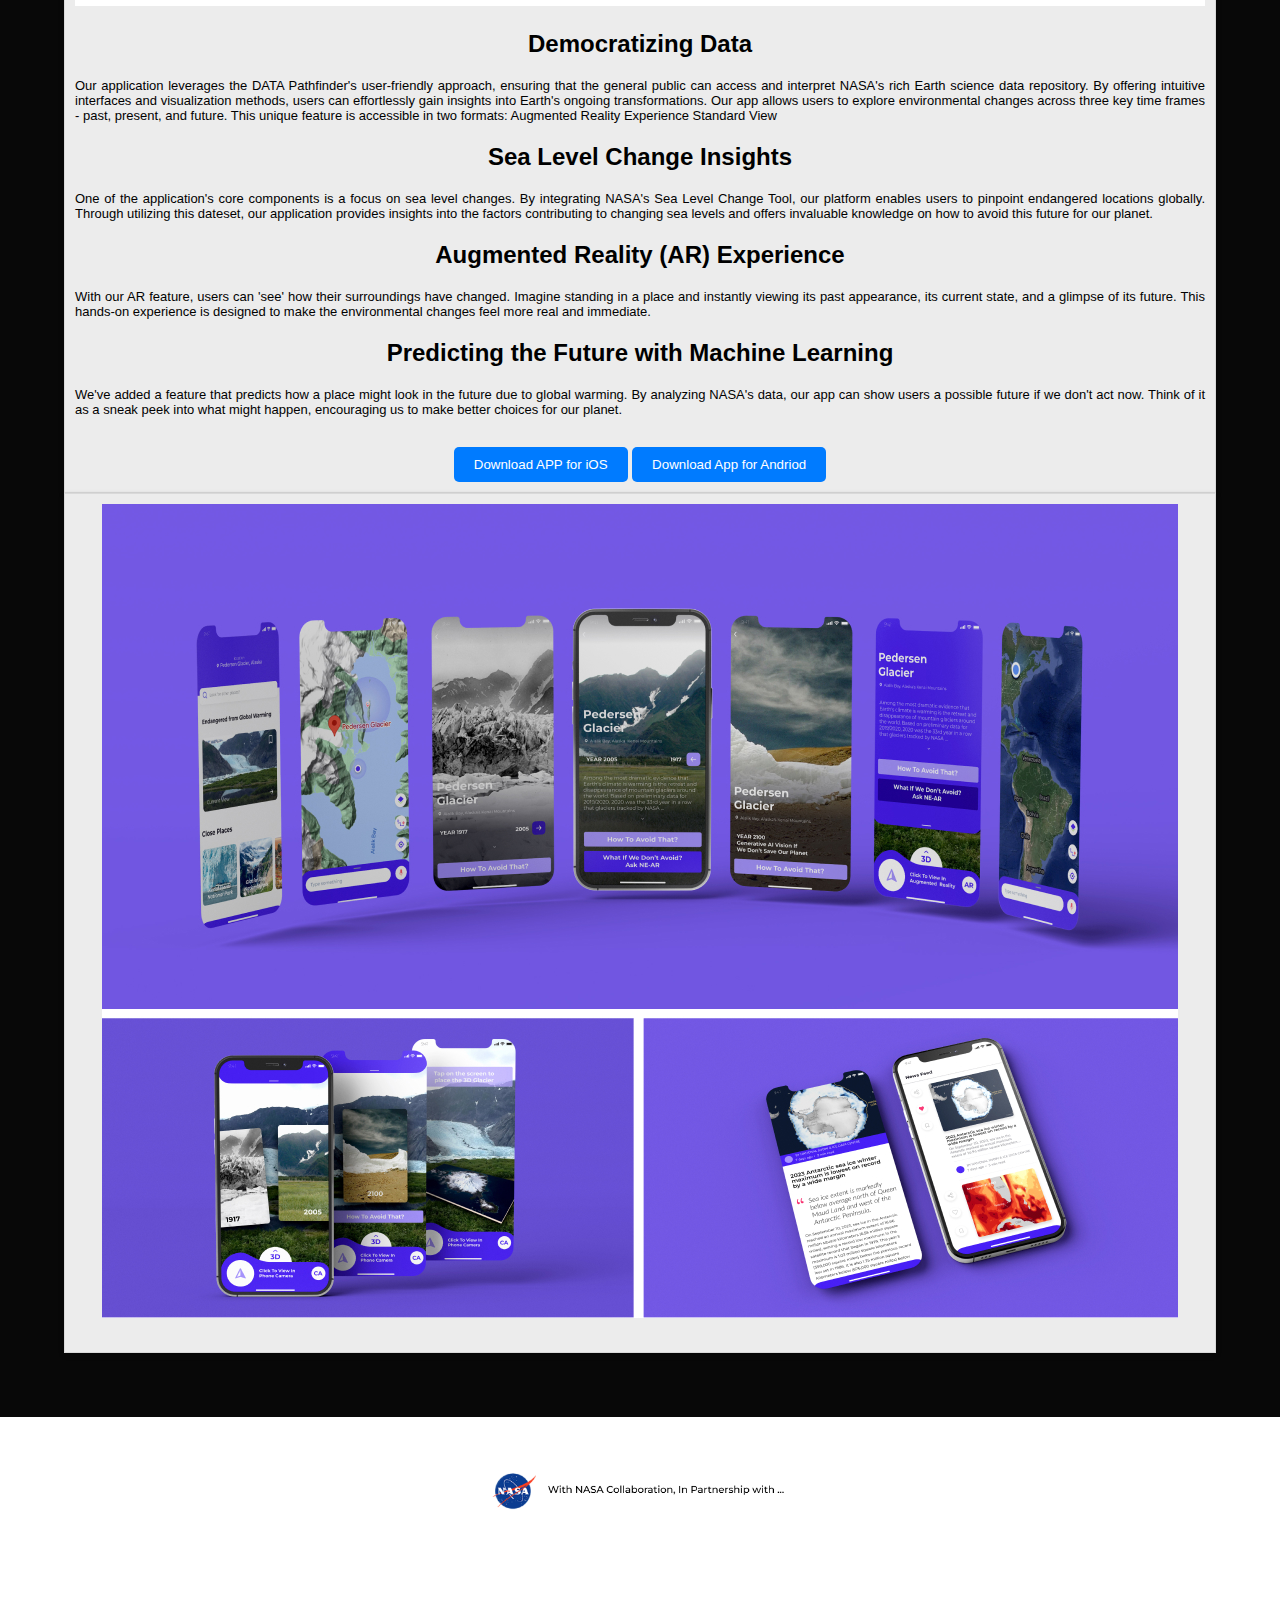
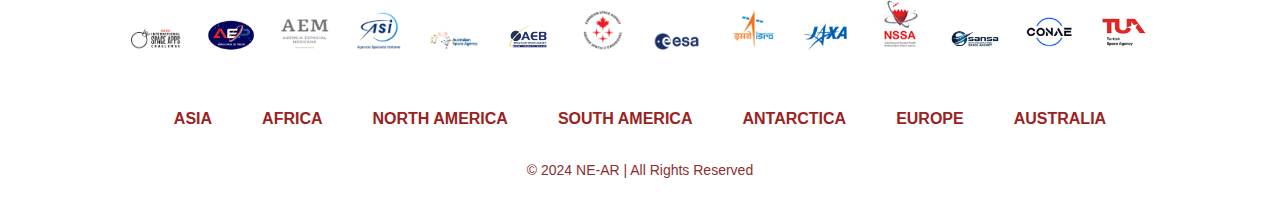
==== commit c4f690b7: "Update explore-the-app.html" ====
--- a/explore-the-app.html
+++ b/explore-the-app.html
@@ -35,6 +35,11 @@
             
         </div>
     </section>
+
+
+    <div id="spaceContainer">
+        <img id="spacecraft" src="./spacecraft.jpg" alt="Spacecraft">
+    </div>
 
     
 
--- a/explore-the-app.css
+++ b/explore-the-app.css
@@ -85,6 +85,49 @@
 
     .main-logo {
         width: 30%;
+    }
+}
+
+
+#spaceContainer {
+    position: relative;
+    width: 100%;
+    height: 40px;
+    background: rgb(0, 0, 0);  /* Background of space */
+    overflow: hidden;
+    display: flex;
+    align-items: center;
+    justify-content: flex-start;
+    background-image: url('space-background.jpg');  /* Optional: Background image of space */
+    background-size: cover;
+    background-repeat: no-repeat;
+}
+
+#spacecraft {
+    position: absolute;
+    width: 100px;
+    animation: patrol 5s linear infinite;  /* Patrol animation loop */
+}
+
+@keyframes patrol {
+    0% {
+        left: -100px;  /* Start outside the left boundary */
+    }
+    100% {
+        left: 100%;    /* Move to the right, beyond the visible area */
+    }
+}
+
+/* Responsive design */
+@media (max-width: 768px) {
+    #spacecraft {
+        width: 60px;  /* Smaller size on smaller screens */
+    }
+}
+
+@media (max-width: 480px) {
+    #spacecraft {
+        width: 40px;  /* Even smaller on mobile devices */
     }
 }
 
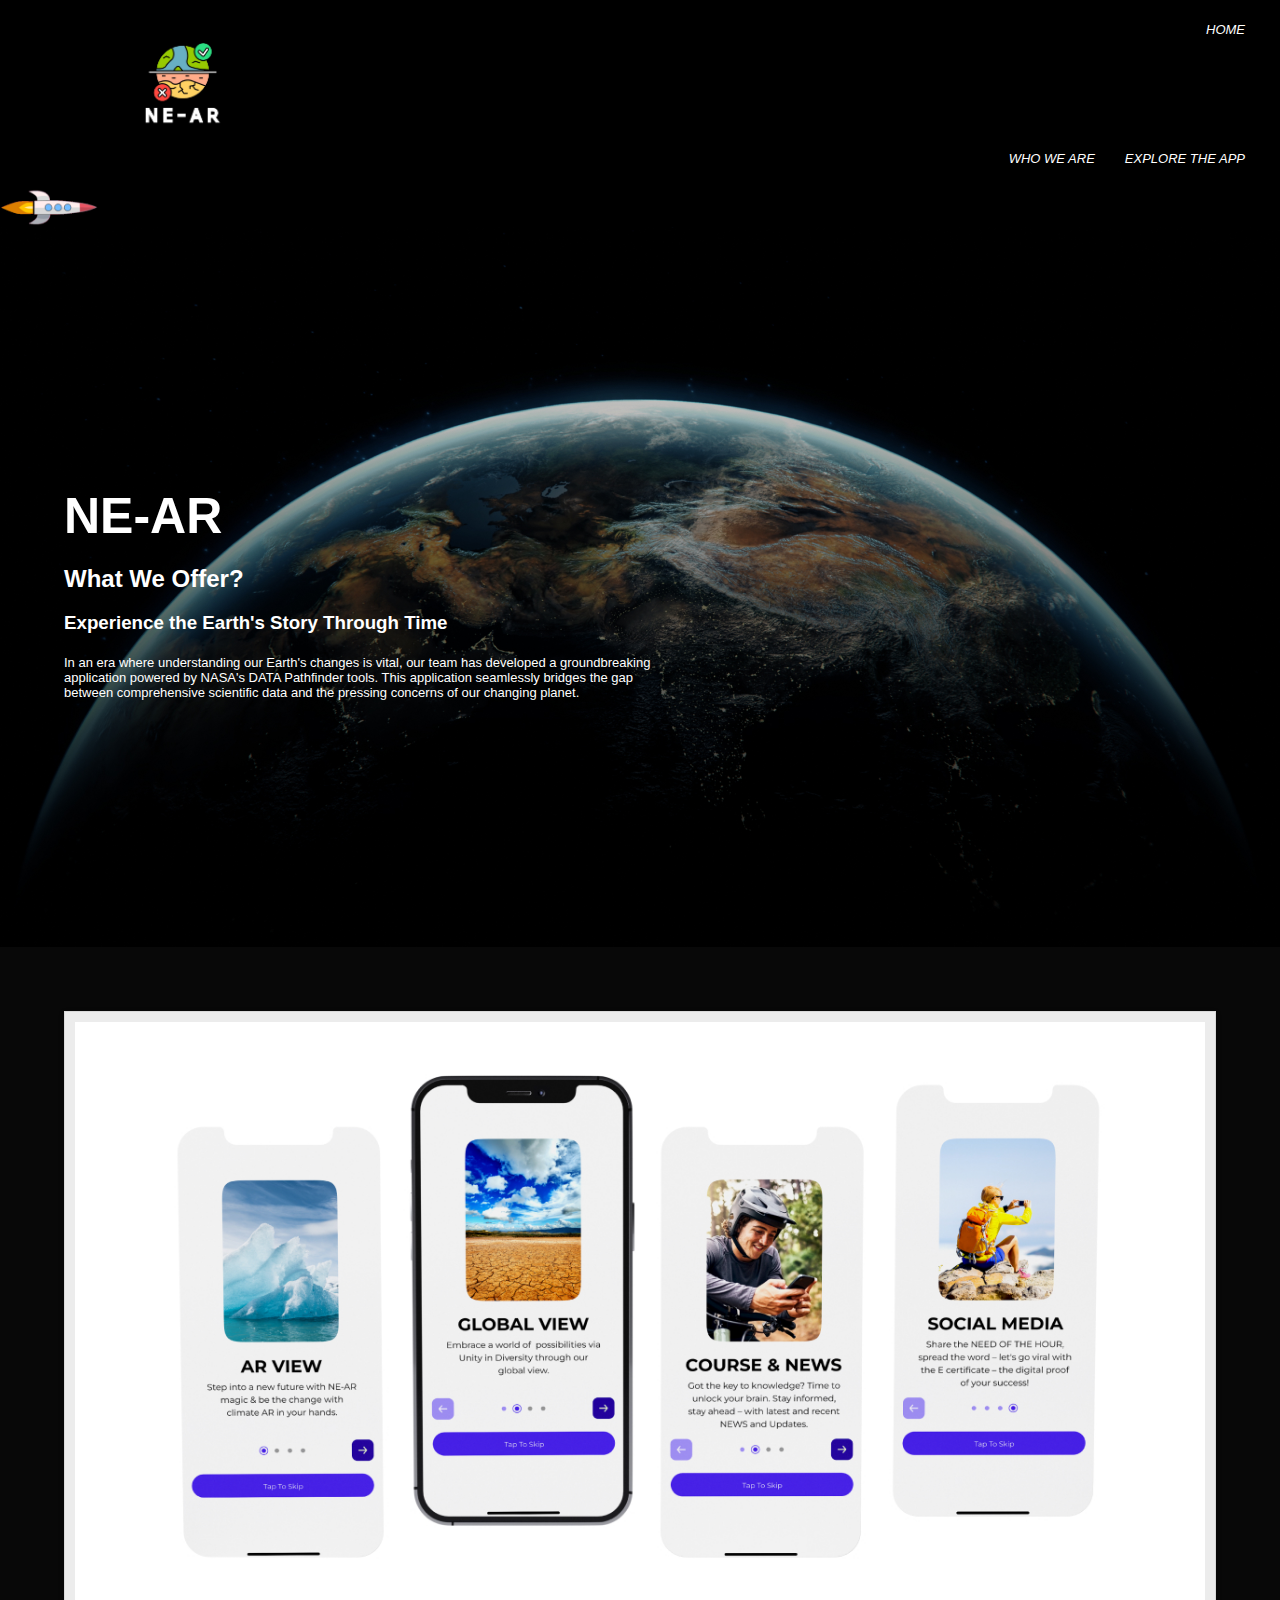
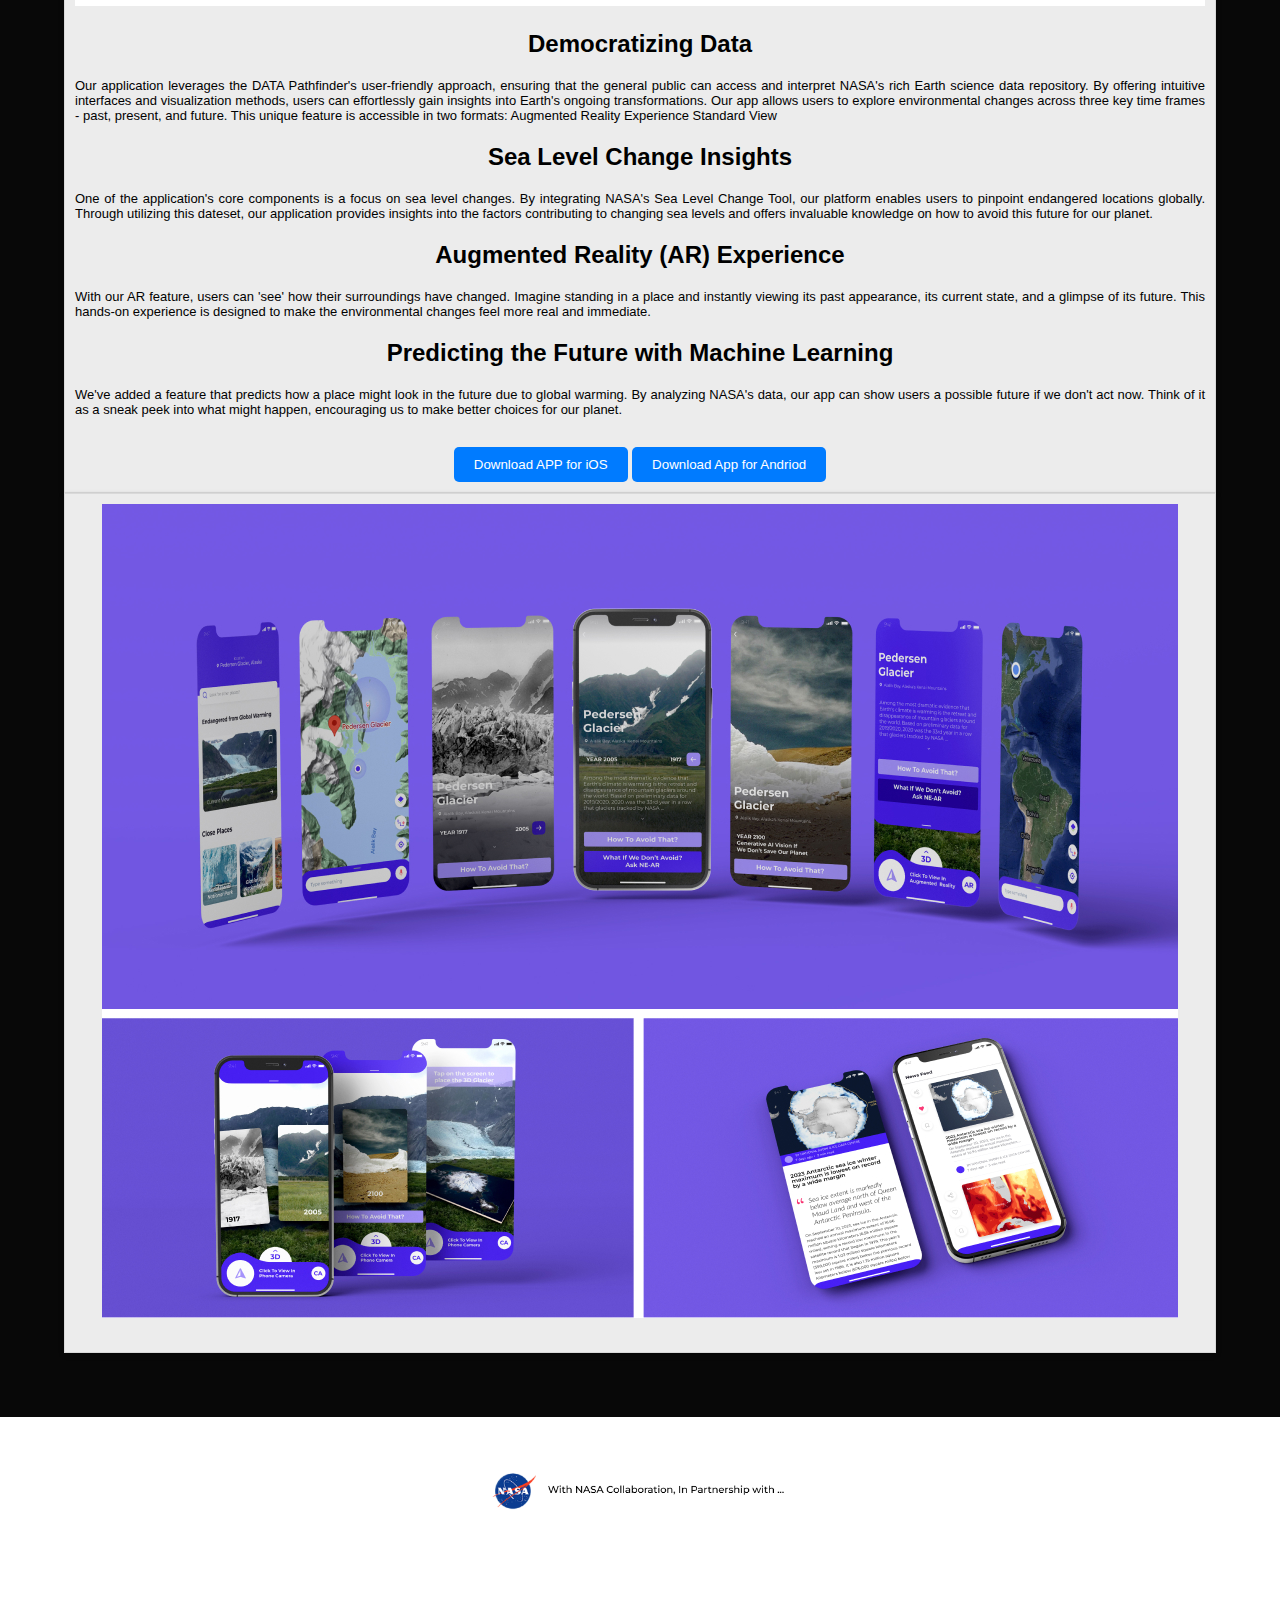
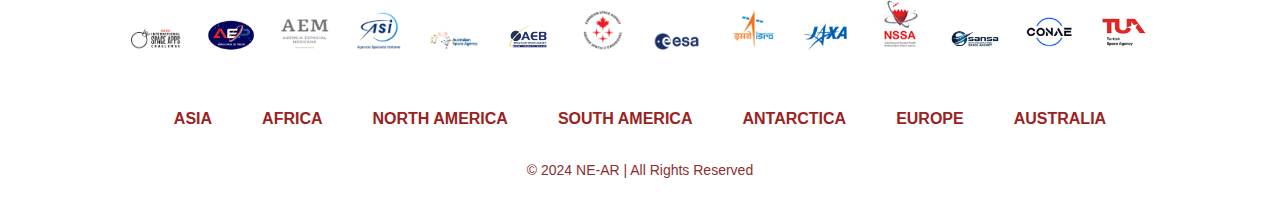
==== commit d14f4b57: "Update explore-the-app.html" ====
--- a/explore-the-app.html
+++ b/explore-the-app.html
@@ -19,6 +19,10 @@
         </nav>
     </header>
 
+    <div id="spaceContainer">
+        <img id="spacecraft" src="./spacecraft.jpg" alt="Spacecraft">
+    </div>
+
 
 
     <!-- Hero Section -->
@@ -36,10 +40,6 @@
         </div>
     </section>
 
-
-    <div id="spaceContainer">
-        <img id="spacecraft" src="./spacecraft.jpg" alt="Spacecraft">
-    </div>
 
     
 
